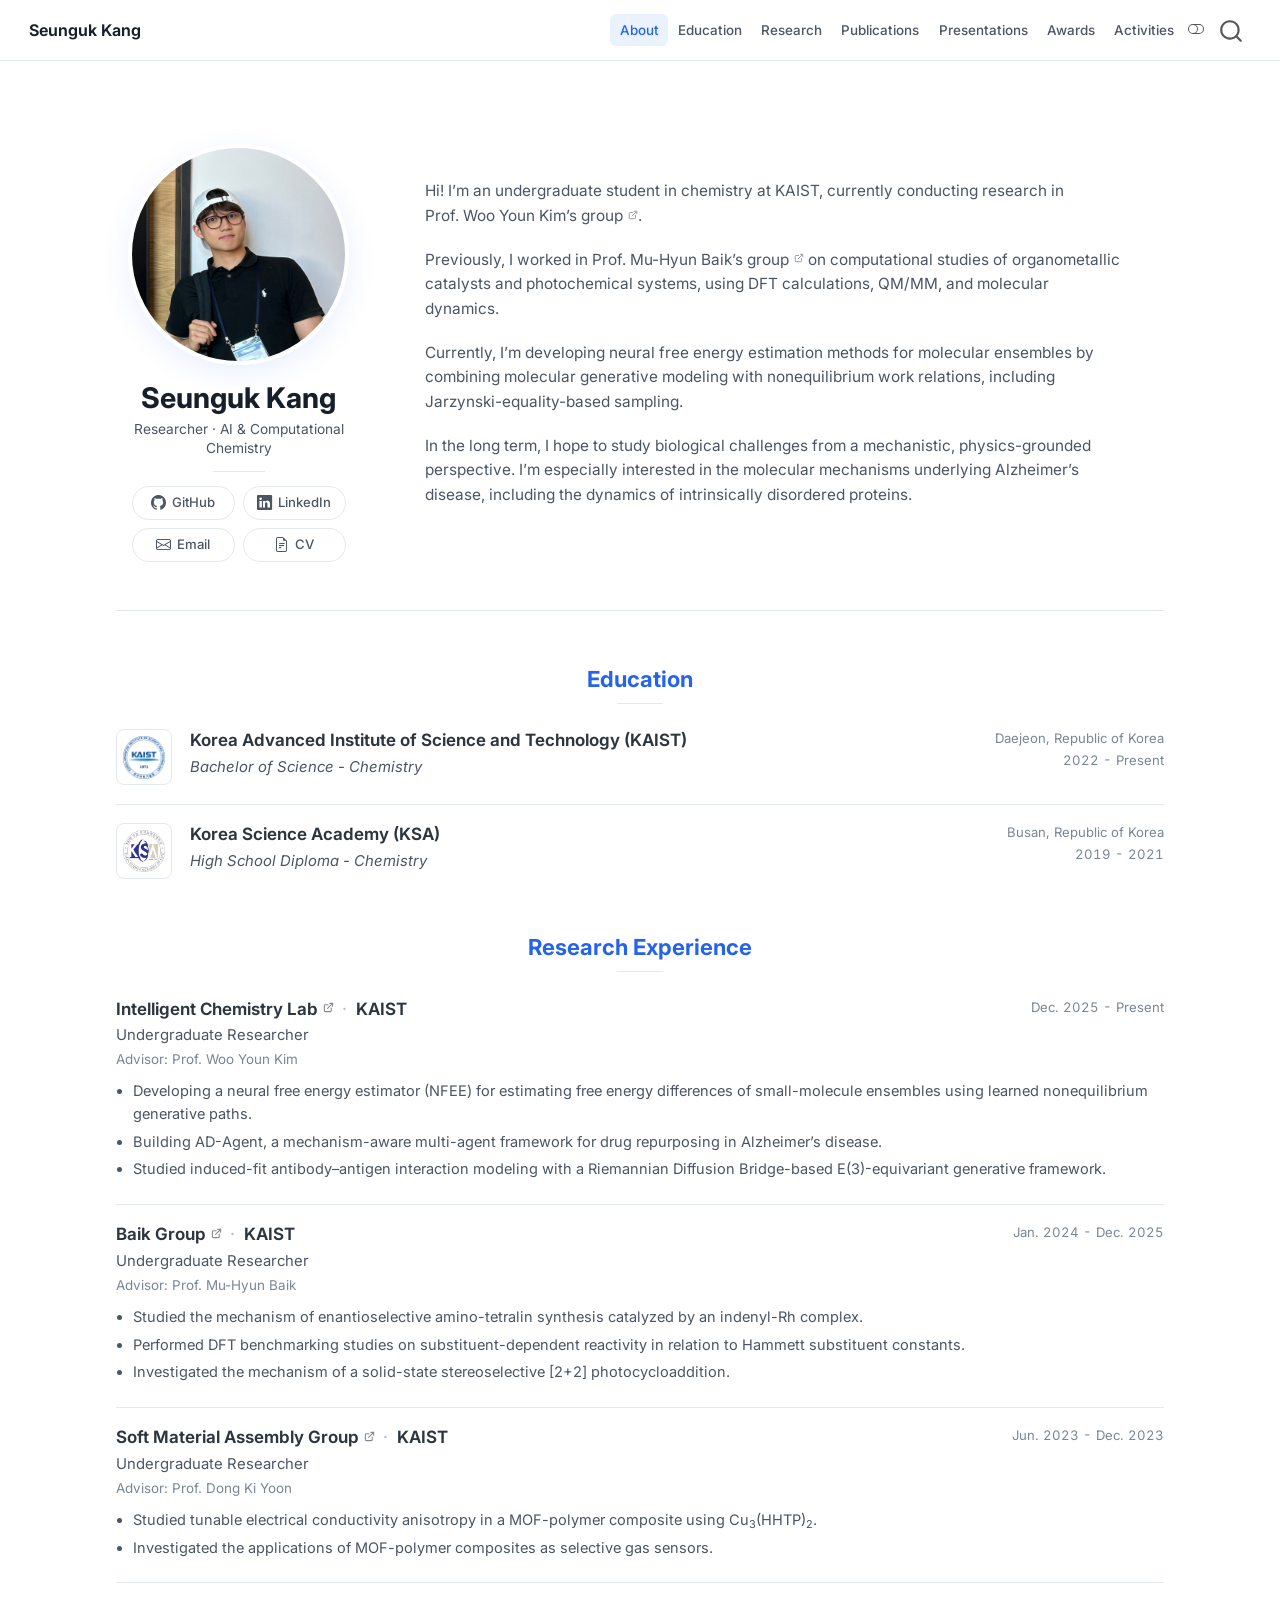
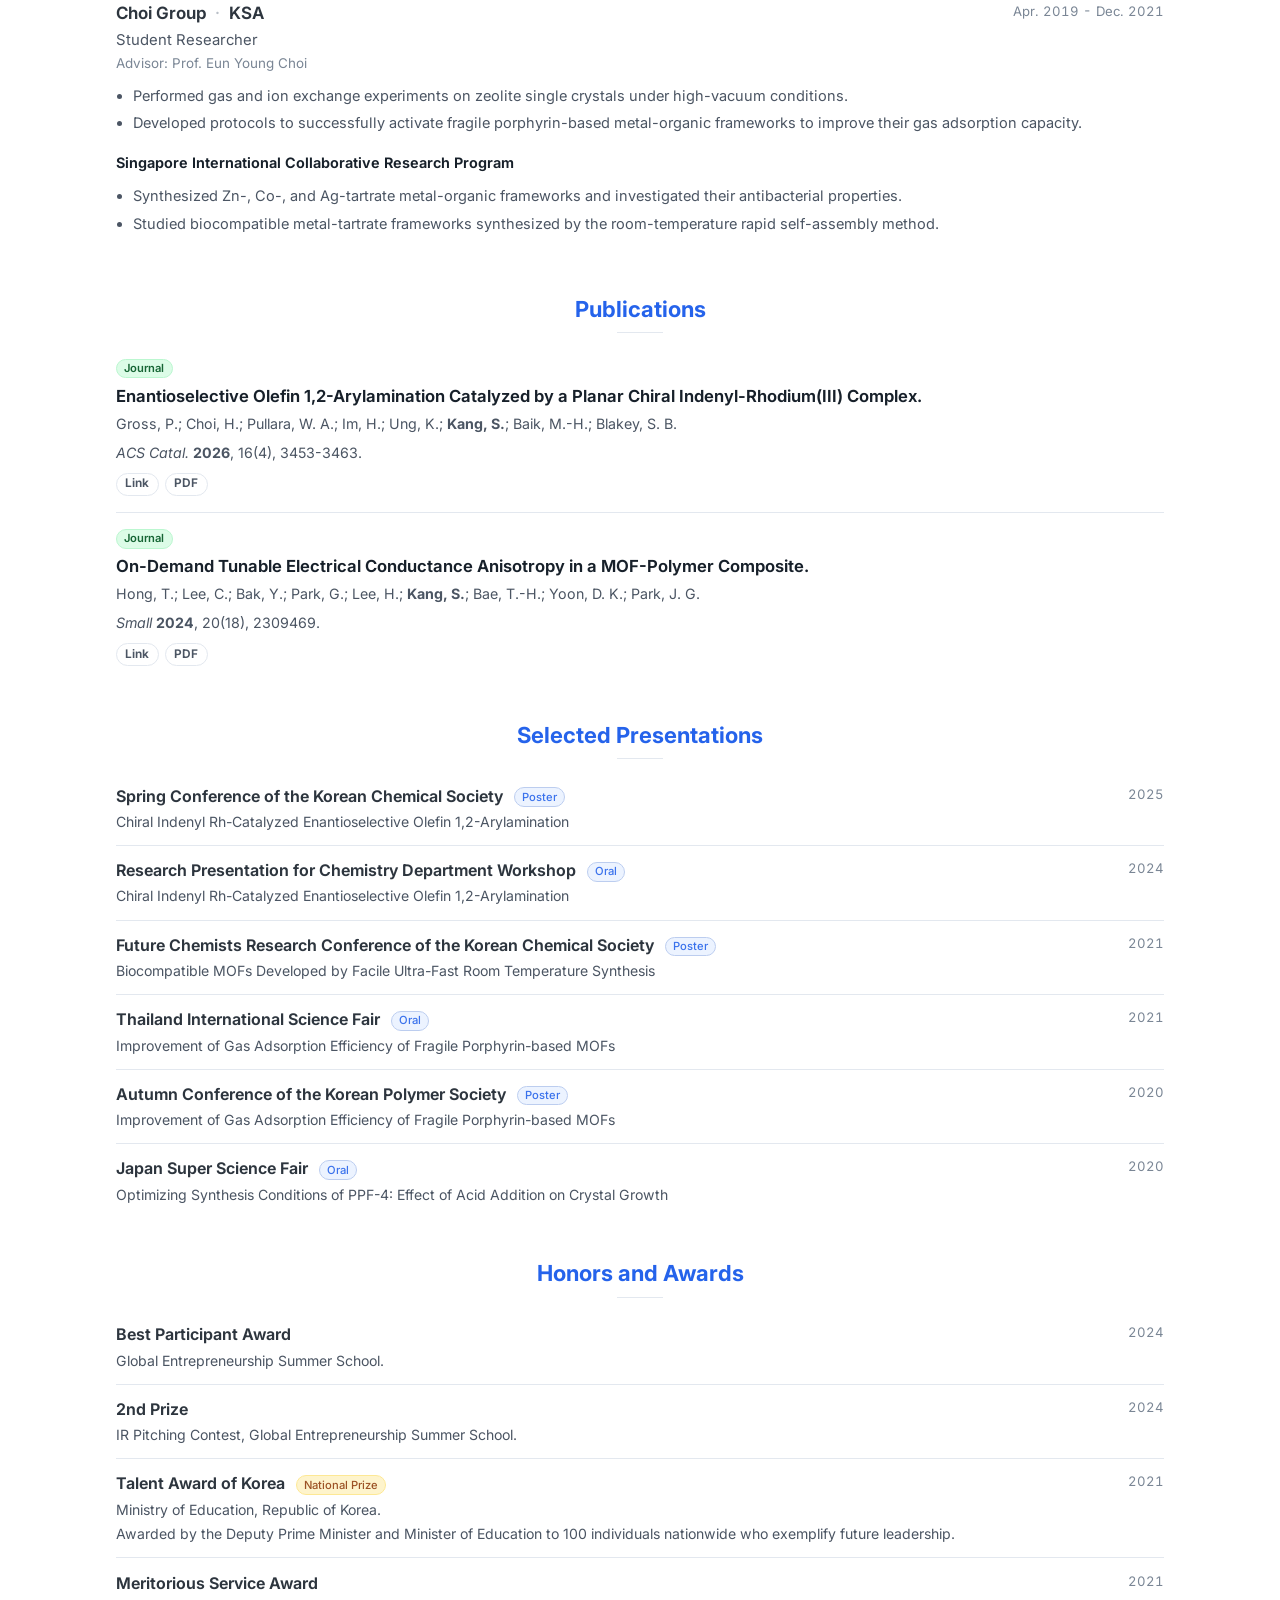
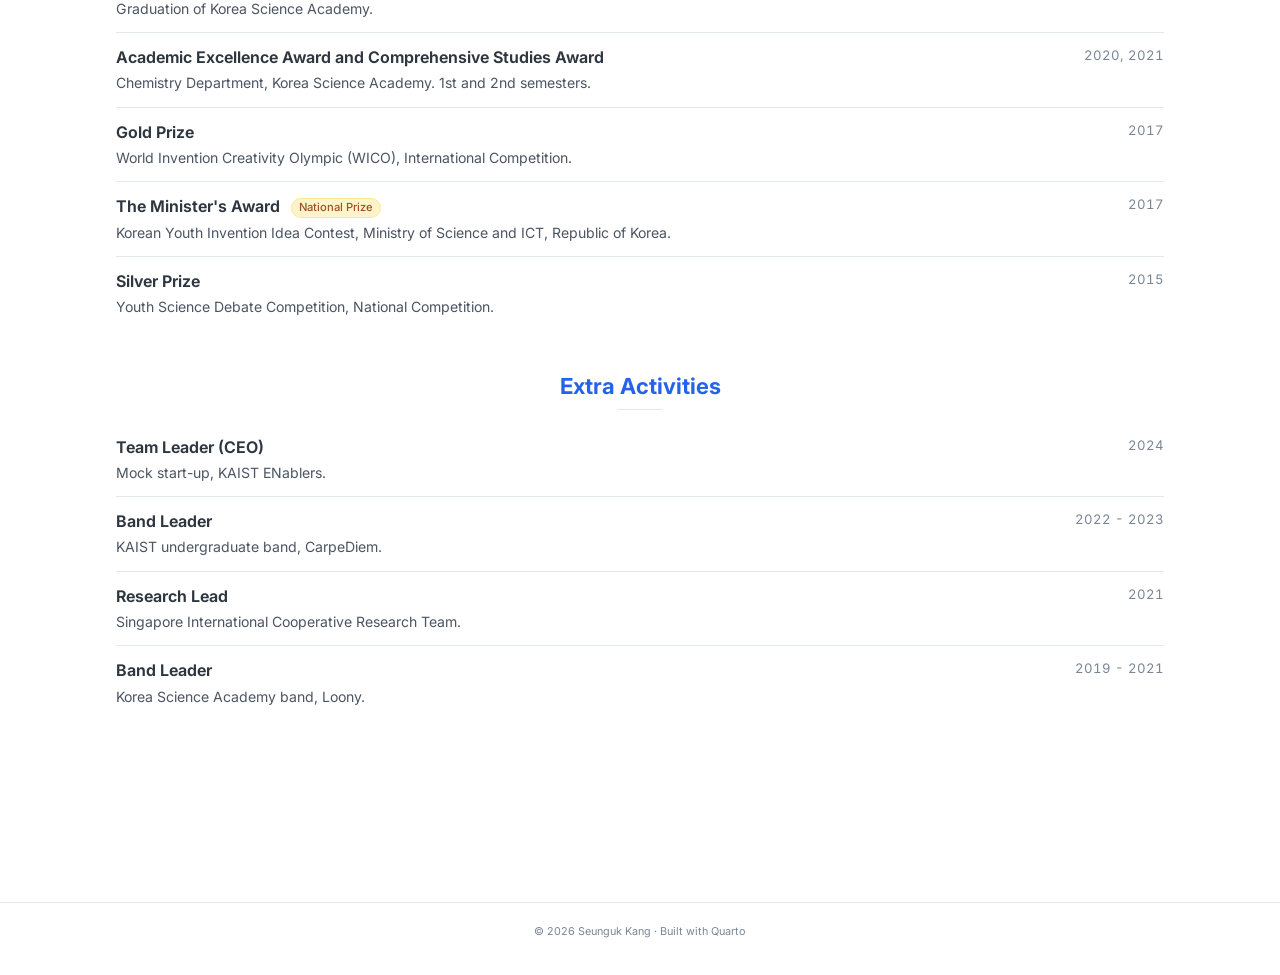
==== docs/index.html @ 0347b578 "Design update" ====
<!DOCTYPE html>
<html xmlns="http://www.w3.org/1999/xhtml" lang="en" xml:lang="en"><head>

<meta charset="utf-8">
<meta name="generator" content="quarto-1.9.37">

<meta name="viewport" content="width=device-width, initial-scale=1.0, user-scalable=yes">


<title>About – Seunguk Kang</title>
<style>
/* Default styles provided by pandoc.
** See https://pandoc.org/MANUAL.html#variables-for-html for config info.
*/
code{white-space: pre-wrap;}
span.smallcaps{font-variant: small-caps;}
div.columns{display: flex; gap: min(4vw, 1.5em);}
div.column{flex: auto; overflow-x: auto;}
div.hanging-indent{margin-left: 1.5em; text-indent: -1.5em;}
ul.task-list{list-style: none;}
ul.task-list li input[type="checkbox"] {
  width: 0.8em;
  margin: 0 0.8em 0.2em -1em; /* quarto-specific, see https://github.com/quarto-dev/quarto-cli/issues/4556 */ 
  vertical-align: middle;
}
</style>


<script src="site_libs/quarto-nav/quarto-nav.js"></script>
<script src="site_libs/quarto-nav/headroom.min.js"></script>
<script src="site_libs/clipboard/clipboard.min.js"></script>
<script src="site_libs/quarto-search/autocomplete.umd.js"></script>
<script src="site_libs/quarto-search/fuse.min.js"></script>
<script src="site_libs/quarto-search/quarto-search.js"></script>
<meta name="quarto:offset" content="./">
<link href="./assets/img/favicon.ico" rel="icon">
<script src="site_libs/quarto-html/quarto.js" type="module"></script>
<script src="site_libs/quarto-html/tabsets/tabsets.js" type="module"></script>
<script src="site_libs/quarto-html/popper.min.js"></script>
<script src="site_libs/quarto-html/tippy.umd.min.js"></script>
<script src="site_libs/quarto-html/anchor.min.js"></script>
<link href="site_libs/quarto-html/tippy.css" rel="stylesheet">
<link href="site_libs/quarto-html/quarto-syntax-highlighting-1eb2a280a64a1f5f4b84ce19fa1dd180.css" rel="stylesheet" class="quarto-color-scheme" id="quarto-text-highlighting-styles">
<link href="site_libs/quarto-html/quarto-syntax-highlighting-dark-cb303b6f3ea4c66946d03e825423c748.css" rel="stylesheet" class="quarto-color-scheme quarto-color-alternate" id="quarto-text-highlighting-styles">
<link href="site_libs/quarto-html/quarto-syntax-highlighting-1eb2a280a64a1f5f4b84ce19fa1dd180.css" rel="stylesheet" class="quarto-color-scheme-extra" id="quarto-text-highlighting-styles">
<script src="site_libs/bootstrap/bootstrap.min.js"></script>
<link href="site_libs/bootstrap/bootstrap-icons.css" rel="stylesheet">
<link href="site_libs/bootstrap/bootstrap-08c2b5bef3f387cc2babc241ebd147a4.min.css" rel="stylesheet" append-hash="true" class="quarto-color-scheme" id="quarto-bootstrap" data-mode="light">
<link href="site_libs/bootstrap/bootstrap-dark-42205b9540b846f4de2840551bc72376.min.css" rel="stylesheet" append-hash="true" class="quarto-color-scheme quarto-color-alternate" id="quarto-bootstrap" data-mode="dark">
<link href="site_libs/bootstrap/bootstrap-08c2b5bef3f387cc2babc241ebd147a4.min.css" rel="stylesheet" append-hash="true" class="quarto-color-scheme-extra" id="quarto-bootstrap" data-mode="light">
<script id="quarto-search-options" type="application/json">{
  "location": "navbar",
  "copy-button": false,
  "collapse-after": 3,
  "panel-placement": "end",
  "type": "overlay",
  "limit": 50,
  "keyboard-shortcut": [
    "f",
    "/",
    "s"
  ],
  "show-item-context": false,
  "language": {
    "search-no-results-text": "No results",
    "search-matching-documents-text": "matching documents",
    "search-copy-link-title": "Copy link to search",
    "search-hide-matches-text": "Hide additional matches",
    "search-more-match-text": "more match in this document",
    "search-more-matches-text": "more matches in this document",
    "search-clear-button-title": "Clear",
    "search-text-placeholder": "",
    "search-detached-cancel-button-title": "Cancel",
    "search-submit-button-title": "Submit",
    "search-label": "Search"
  }
}</script>
<style>html{ scroll-behavior: smooth; }</style>
<link rel="preconnect" href="https://fonts.googleapis.com">
<link href="https://fonts.googleapis.com/css2?family=Inter:wght@300;400;500;600;700;800&amp;family=JetBrains+Mono:wght@400;500&amp;display=swap" rel="stylesheet">


</head>

<body class="nav-fixed fullcontent quarto-light"><script id="quarto-html-before-body" type="application/javascript">
    const toggleBodyColorMode = (bsSheetEl) => {
      const mode = bsSheetEl.getAttribute("data-mode");
      const bodyEl = window.document.querySelector("body");
      if (mode === "dark") {
        bodyEl.classList.add("quarto-dark");
        bodyEl.classList.remove("quarto-light");
      } else {
        bodyEl.classList.add("quarto-light");
        bodyEl.classList.remove("quarto-dark");
      }
    }
    const toggleBodyColorPrimary = () => {
      const bsSheetEl = window.document.querySelector("link#quarto-bootstrap:not([rel=disabled-stylesheet])");
      if (bsSheetEl) {
        toggleBodyColorMode(bsSheetEl);
      }
    }
    const setColorSchemeToggle = (alternate) => {
      const toggles = window.document.querySelectorAll('.quarto-color-scheme-toggle');
      for (let i=0; i < toggles.length; i++) {
        const toggle = toggles[i];
        if (toggle) {
          if (alternate) {
            toggle.classList.add("alternate");
          } else {
            toggle.classList.remove("alternate");
          }
        }
      }
    };
    const toggleColorMode = (alternate) => {
      // Switch the stylesheets
      const primaryStylesheets = window.document.querySelectorAll('link.quarto-color-scheme:not(.quarto-color-alternate)');
      const alternateStylesheets = window.document.querySelectorAll('link.quarto-color-scheme.quarto-color-alternate');
      manageTransitions('#quarto-margin-sidebar .nav-link', false);
      if (alternate) {
        // note: dark is layered on light, we don't disable primary!
        enableStylesheet(alternateStylesheets);
        for (const sheetNode of alternateStylesheets) {
          if (sheetNode.id === "quarto-bootstrap") {
            toggleBodyColorMode(sheetNode);
          }
        }
      } else {
        disableStylesheet(alternateStylesheets);
        enableStylesheet(primaryStylesheets)
        toggleBodyColorPrimary();
      }
      manageTransitions('#quarto-margin-sidebar .nav-link', true);
      // Switch the toggles
      setColorSchemeToggle(alternate)
      // Hack to workaround the fact that safari doesn't
      // properly recolor the scrollbar when toggling (#1455)
      if (navigator.userAgent.indexOf('Safari') > 0 && navigator.userAgent.indexOf('Chrome') == -1) {
        manageTransitions("body", false);
        window.scrollTo(0, 1);
        setTimeout(() => {
          window.scrollTo(0, 0);
          manageTransitions("body", true);
        }, 40);
      }
    }
    const disableStylesheet = (stylesheets) => {
      for (let i=0; i < stylesheets.length; i++) {
        const stylesheet = stylesheets[i];
        stylesheet.rel = 'disabled-stylesheet';
      }
    }
    const enableStylesheet = (stylesheets) => {
      for (let i=0; i < stylesheets.length; i++) {
        const stylesheet = stylesheets[i];
        if(stylesheet.rel !== 'stylesheet') { // for Chrome, which will still FOUC without this check
          stylesheet.rel = 'stylesheet';
        }
      }
    }
    const manageTransitions = (selector, allowTransitions) => {
      const els = window.document.querySelectorAll(selector);
      for (let i=0; i < els.length; i++) {
        const el = els[i];
        if (allowTransitions) {
          el.classList.remove('notransition');
        } else {
          el.classList.add('notransition');
        }
      }
    }
    const isFileUrl = () => {
      return window.location.protocol === 'file:';
    }
    const hasAlternateSentinel = () => {
      let styleSentinel = getColorSchemeSentinel();
      if (styleSentinel !== null) {
        return styleSentinel === "alternate";
      } else {
        return false;
      }
    }
    const setStyleSentinel = (alternate) => {
      const value = alternate ? "alternate" : "default";
      if (!isFileUrl()) {
        window.localStorage.setItem("quarto-color-scheme", value);
      } else {
        localAlternateSentinel = value;
      }
    }
    const getColorSchemeSentinel = () => {
      if (!isFileUrl()) {
        const storageValue = window.localStorage.getItem("quarto-color-scheme");
        return storageValue != null ? storageValue : localAlternateSentinel;
      } else {
        return localAlternateSentinel;
      }
    }
    const toggleGiscusIfUsed = (isAlternate, darkModeDefault) => {
      const baseTheme = document.querySelector('#giscus-base-theme')?.value ?? 'light';
      const alternateTheme = document.querySelector('#giscus-alt-theme')?.value ?? 'dark';
      let newTheme = '';
      if(authorPrefersDark) {
        newTheme = isAlternate ? baseTheme : alternateTheme;
      } else {
        newTheme = isAlternate ? alternateTheme : baseTheme;
      }
      const changeGiscusTheme = () => {
        // From: https://github.com/giscus/giscus/issues/336
        const sendMessage = (message) => {
          const iframe = document.querySelector('iframe.giscus-frame');
          if (!iframe) return;
          iframe.contentWindow.postMessage({ giscus: message }, 'https://giscus.app');
        }
        sendMessage({
          setConfig: {
            theme: newTheme
          }
        });
      }
      const isGiscussLoaded = window.document.querySelector('iframe.giscus-frame') !== null;
      if (isGiscussLoaded) {
        changeGiscusTheme();
      }
    };
    const authorPrefersDark = false;
    const darkModeDefault = authorPrefersDark;
      document.querySelector('link#quarto-text-highlighting-styles.quarto-color-scheme-extra').rel = 'disabled-stylesheet';
      document.querySelector('link#quarto-bootstrap.quarto-color-scheme-extra').rel = 'disabled-stylesheet';
    let localAlternateSentinel = darkModeDefault ? 'alternate' : 'default';
    // Dark / light mode switch
    window.quartoToggleColorScheme = () => {
      // Read the current dark / light value
      let toAlternate = !hasAlternateSentinel();
      toggleColorMode(toAlternate);
      setStyleSentinel(toAlternate);
      toggleGiscusIfUsed(toAlternate, darkModeDefault);
      window.dispatchEvent(new Event('resize'));
    };
    // Switch to dark mode if need be
    if (hasAlternateSentinel()) {
      toggleColorMode(true);
    } else {
      toggleColorMode(false);
    }
  </script>

<div id="quarto-search-results"></div>
  <header id="quarto-header" class="headroom fixed-top">
    <nav class="navbar navbar-expand-lg " data-bs-theme="dark">
      <div class="navbar-container container-fluid">
      <div class="navbar-brand-container mx-auto">
    <a class="navbar-brand" href="./index.html">
    <span class="navbar-title">Seunguk Kang</span>
    </a>
  </div>
            <div id="quarto-search" class="" title="Search"></div>
          <button class="navbar-toggler" type="button" data-bs-toggle="collapse" data-bs-target="#navbarCollapse" aria-controls="navbarCollapse" role="menu" aria-expanded="false" aria-label="Toggle navigation" onclick="if (window.quartoToggleHeadroom) { window.quartoToggleHeadroom(); }">
  <span class="navbar-toggler-icon"></span>
</button>
          <div class="collapse navbar-collapse" id="navbarCollapse">
            <ul class="navbar-nav navbar-nav-scroll me-auto">
  <li class="nav-item">
    <a class="nav-link active" href="./index.html" aria-current="page"> 
<span class="menu-text">About</span></a>
  </li>  
  <li class="nav-item">
    <a class="nav-link" href="./index.html#education"> 
<span class="menu-text">Education</span></a>
  </li>  
  <li class="nav-item">
    <a class="nav-link" href="./index.html#research-experiences"> 
<span class="menu-text">Research</span></a>
  </li>  
  <li class="nav-item">
    <a class="nav-link" href="./index.html#publications"> 
<span class="menu-text">Publications</span></a>
  </li>  
  <li class="nav-item">
    <a class="nav-link" href="./index.html#selected-presentations"> 
<span class="menu-text">Presentations</span></a>
  </li>  
  <li class="nav-item">
    <a class="nav-link" href="./index.html#honors-and-awards"> 
<span class="menu-text">Awards</span></a>
  </li>  
  <li class="nav-item">
    <a class="nav-link" href="./index.html#extra-activities"> 
<span class="menu-text">Activities</span></a>
  </li>  
</ul>
          </div> <!-- /navcollapse -->
            <div class="quarto-navbar-tools">
  <a href="" class="quarto-color-scheme-toggle quarto-navigation-tool  px-1" onclick="window.quartoToggleColorScheme(); return false;" title="Toggle dark mode"><i class="bi"></i></a>
</div>
      </div> <!-- /container-fluid -->
    </nav>
</header>
<!-- content -->
<div id="quarto-content" class="quarto-container page-columns page-rows-contents page-layout-article page-navbar">
<!-- sidebar -->
<!-- margin-sidebar -->
    
<!-- main -->
<main class="content" id="quarto-document-content">


<header id="title-block-header" class="quarto-title-block default">
<div class="quarto-title">
<h1 class="title">About</h1>
</div>



<div class="quarto-title-meta">

    
  
    
  </div>
  


</header>


<div class="sk-about-page">
  <div class="sk-mobile-notice">
    This page is optimized for desktop viewing. Please use a larger screen for the best layout.
  </div>

  <div class="sk-about-hero">
    <div class="sk-profile-panel">
      <img src="assets/img/Profile.jpg" alt="Seunguk Kang" class="sk-profile-img">
      <h1 class="sk-profile-name">Seunguk Kang</h1>
      <p class="sk-profile-role">Researcher · AI &amp; Computational Chemistry</p>
      <div class="sk-profile-divider" aria-hidden="true"></div>
      <div class="sk-social-links">
        <a href="https://github.com/seungukkang" target="_blank" rel="noopener" aria-label="GitHub profile">
          <i class="bi bi-github" aria-hidden="true"></i>
          GitHub
        </a>
        <a href="https://www.linkedin.com/in/seungukkang319/" target="_blank" rel="noopener" aria-label="LinkedIn profile">
          <i class="bi bi-linkedin" aria-hidden="true"></i>
          LinkedIn
        </a>
        <a href="mailto:drkd319@kaist.ac.kr" aria-label="Email Seunguk Kang">
          <i class="bi bi-envelope" aria-hidden="true"></i>
          Email
        </a>
        <a href="assets/cv/Seunguk_CV.pdf" target="_blank" rel="noopener" aria-label="Download CV">
          <i class="bi bi-file-earmark-text" aria-hidden="true"></i>
          CV
        </a>
      </div>
    </div>
    <div class="sk-about-copy">
      <p class="sk-about-intro">
        Hi! I’m an undergraduate student in chemistry at KAIST, currently conducting research in <a class="sk-lab-link" href="https://wooyoun.kaist.ac.kr/" target="_blank" rel="noopener noreferrer">Prof. Woo Youn Kim’s group<span class="sk-link-icon" aria-hidden="true"></span><span class="visually-hidden"> website</span></a>.
      </p>
      <p class="sk-about-intro">
        Previously, I worked in <a class="sk-lab-link" href="https://baik-laboratory.com/" target="_blank" rel="noopener noreferrer">Prof. Mu-Hyun Baik’s group<span class="sk-link-icon" aria-hidden="true"></span><span class="visually-hidden"> website</span></a> on computational studies of organometallic catalysts and photochemical systems, using DFT calculations, QM/MM, and molecular dynamics.
      </p>
      <p class="sk-about-intro">
        Currently, I’m developing neural free energy estimation methods for molecular ensembles by combining molecular generative modeling with nonequilibrium work relations, including Jarzynski-equality-based sampling.
      </p>
      <p class="sk-about-intro">
        In the long term, I hope to study biological challenges from a mechanistic, physics-grounded perspective. I’m especially interested in the molecular mechanisms underlying Alzheimer’s disease, including the dynamics of intrinsically disordered proteins.
      </p>
    </div>
  </div>

  <section class="sk-about-section" id="education">
    <h2 class="anchored">Education</h2>
    <div class="sk-entry-list">
      <article class="sk-entry">
        <div class="sk-entry-mark">
          <img src="assets/img/emblem_KAIST.gif" alt="KAIST emblem">
        </div>
        <div class="sk-entry-body">
          <div class="sk-entry-header">
            <div>
              <h3 class="anchored">Korea Advanced Institute of Science and Technology (KAIST)</h3>
              <p class="sk-entry-role"><em>Bachelor of Science - Chemistry</em></p>
            </div>
            <div class="sk-entry-meta">
              <span>Daejeon, Republic of Korea</span>
              <span>2022 - Present</span>
            </div>
          </div>
        </div>
      </article>

      <article class="sk-entry">
        <div class="sk-entry-mark">
          <img src="assets/img/Emblem_KSA.png" alt="KSA emblem">
        </div>
        <div class="sk-entry-body">
          <div class="sk-entry-header">
            <div>
              <h3 class="anchored">Korea Science Academy (KSA)</h3>
              <p class="sk-entry-role"><em>High School Diploma - Chemistry</em></p>
            </div>
            <div class="sk-entry-meta">
              <span>Busan, Republic of Korea</span>
              <span>2019 - 2021</span>
            </div>
          </div>
        </div>
      </article>
    </div>
  </section>

  <section class="sk-about-section" id="research-experiences">
    <h2 class="anchored">Research Experience</h2>
    <div class="sk-entry-list">
      <article class="sk-entry sk-entry-plain">
        <div class="sk-entry-body">
          <div class="sk-entry-header">
            <div>
              <h3 class="anchored"><a class="sk-lab-link" href="https://wooyoun.kaist.ac.kr/" target="_blank" rel="noopener noreferrer">Intelligent Chemistry Lab<span class="sk-link-icon" aria-hidden="true"></span><span class="visually-hidden"> website</span></a> <span class="sk-entry-separator">·</span> KAIST</h3>
              <p class="sk-entry-role">Undergraduate Researcher</p>
              <p class="sk-entry-advisor">Advisor: Prof. Woo Youn Kim</p>
            </div>
            <div class="sk-entry-meta">
              <span>Dec. 2025 - Present</span>
            </div>
          </div>
          <ul class="sk-entry-bullets">
            <li>Developing a neural free energy estimator (NFEE) for estimating free energy differences of small-molecule ensembles using learned nonequilibrium generative paths.</li>
            <li>Building AD-Agent, a mechanism-aware multi-agent framework for drug repurposing in Alzheimer’s disease.</li>
            <li>Studied induced-fit antibody–antigen interaction modeling with a Riemannian Diffusion Bridge-based E(3)-equivariant generative framework.</li>
          </ul>
        </div>
      </article>

      <article class="sk-entry sk-entry-plain">
        <div class="sk-entry-body">
          <div class="sk-entry-header">
            <div>
              <h3 class="anchored"><a class="sk-lab-link" href="https://baik-laboratory.com/" target="_blank" rel="noopener noreferrer">Baik Group<span class="sk-link-icon" aria-hidden="true"></span><span class="visually-hidden"> website</span></a> <span class="sk-entry-separator">·</span> KAIST</h3>
              <p class="sk-entry-role">Undergraduate Researcher</p>
              <p class="sk-entry-advisor">Advisor: Prof. Mu-Hyun Baik</p>
            </div>
            <div class="sk-entry-meta">
              <span>Jan. 2024 - Dec. 2025</span>
            </div>
          </div>
          <ul class="sk-entry-bullets">
            <li>Studied the mechanism of enantioselective amino-tetralin synthesis catalyzed by an indenyl-Rh complex.</li>
            <li>Performed DFT benchmarking studies on substituent-dependent reactivity in relation to Hammett substituent constants.</li>
            <li>Investigated the mechanism of a solid-state stereoselective [2+2] photocycloaddition.</li>
          </ul>
        </div>
      </article>

      <article class="sk-entry sk-entry-plain">
        <div class="sk-entry-body">
          <div class="sk-entry-header">
            <div>
              <h3 class="anchored"><a class="sk-lab-link" href="https://yoon.kaist.ac.kr/" target="_blank" rel="noopener noreferrer">Soft Material Assembly Group<span class="sk-link-icon" aria-hidden="true"></span><span class="visually-hidden"> website</span></a> <span class="sk-entry-separator">·</span> KAIST</h3>
              <p class="sk-entry-role">Undergraduate Researcher</p>
              <p class="sk-entry-advisor">Advisor: Prof. Dong Ki Yoon</p>
            </div>
            <div class="sk-entry-meta">
              <span>Jun. 2023 - Dec. 2023</span>
            </div>
          </div>
          <ul class="sk-entry-bullets">
            <li>Studied tunable electrical conductivity anisotropy in a MOF-polymer composite using Cu<sub>3</sub>(HHTP)<sub>2</sub>.</li>
            <li>Investigated the applications of MOF-polymer composites as selective gas sensors.</li>
          </ul>
        </div>
      </article>

      <article class="sk-entry sk-entry-plain">
        <div class="sk-entry-body">
          <div class="sk-entry-header">
            <div>
              <h3 class="anchored">Choi Group <span class="sk-entry-separator">·</span> KSA</h3>
              <p class="sk-entry-role">Student Researcher</p>
              <p class="sk-entry-advisor">Advisor: Prof. Eun Young Choi</p>
            </div>
            <div class="sk-entry-meta">
              <span>Apr. 2019 - Dec. 2021</span>
            </div>
          </div>
          <ul class="sk-entry-bullets">
            <li>Performed gas and ion exchange experiments on zeolite single crystals under high-vacuum conditions.</li>
            <li>Developed protocols to successfully activate fragile porphyrin-based metal-organic frameworks to improve their gas adsorption capacity.</li>
          </ul>
          <p class="sk-entry-subheading">Singapore International Collaborative Research Program</p>
          <ul class="sk-entry-bullets">
            <li>Synthesized Zn-, Co-, and Ag-tartrate metal-organic frameworks and investigated their antibacterial properties.</li>
            <li>Studied biocompatible metal-tartrate frameworks synthesized by the room-temperature rapid self-assembly method.</li>
          </ul>
        </div>
      </article>
    </div>
  </section>

  <section class="sk-about-section" id="publications">
    <h2 class="anchored">Publications</h2>
    <div class="sk-publication-list">
      <article class="sk-publication">
        <div>
          <div class="sk-publication-kicker">
            <span class="sk-pub-type-badge pub-journal">Journal</span>
          </div>
          <p class="sk-publication-title">Enantioselective Olefin 1,2-Arylamination Catalyzed by a Planar Chiral Indenyl-Rhodium(III) Complex.</p>
          <p class="sk-publication-authors">Gross, P.; Choi, H.; Pullara, W. A.; Im, H.; Ung, K.; <strong>Kang, S.</strong>; Baik, M.-H.; Blakey, S. B.</p>
          <p class="sk-publication-venue"><em>ACS Catal.</em> <strong>2026</strong>, 16(4), 3453-3463.</p>
          <div class="sk-publication-links">
            <a href="https://doi.org/10.1021/acscatal.5c07589" target="_blank" rel="noopener noreferrer">Link</a>
            <a href="https://pubs.acs.org/doi/pdf/10.1021/acscatal.5c07589" target="_blank" rel="noopener noreferrer">PDF</a>
          </div>
        </div>
      </article>

      <article class="sk-publication">
        <div>
          <div class="sk-publication-kicker">
            <span class="sk-pub-type-badge pub-journal">Journal</span>
          </div>
          <p class="sk-publication-title">On-Demand Tunable Electrical Conductance Anisotropy in a MOF-Polymer Composite.</p>
          <p class="sk-publication-authors">Hong, T.; Lee, C.; Bak, Y.; Park, G.; Lee, H.; <strong>Kang, S.</strong>; Bae, T.-H.; Yoon, D. K.; Park, J. G.</p>
          <p class="sk-publication-venue"><em>Small</em> <strong>2024</strong>, 20(18), 2309469.</p>
          <div class="sk-publication-links">
            <a href="https://doi.org/10.1002/smll.202309469" target="_blank" rel="noopener noreferrer">Link</a>
            <a href="https://onlinelibrary.wiley.com/doi/pdf/10.1002/smll.202309469" target="_blank" rel="noopener noreferrer">PDF</a>
          </div>
        </div>
      </article>
    </div>
  </section>

  <section class="sk-about-section" id="selected-presentations">
    <h2 class="anchored">Selected Presentations</h2>
    <div class="sk-activity-list">
      <article class="sk-activity">
        <div>
          <h3 class="anchored">Spring Conference of the Korean Chemical Society <span class="sk-type-badge">Poster</span></h3>
          <p>Chiral Indenyl Rh-Catalyzed Enantioselective Olefin 1,2-Arylamination</p>
        </div>
        <div class="sk-activity-meta">
          <span>2025</span>
        </div>
      </article>

      <article class="sk-activity">
        <div>
          <h3 class="anchored">Research Presentation for Chemistry Department Workshop <span class="sk-type-badge">Oral</span></h3>
          <p>Chiral Indenyl Rh-Catalyzed Enantioselective Olefin 1,2-Arylamination</p>
        </div>
        <div class="sk-activity-meta">
          <span>2024</span>
        </div>
      </article>

      <article class="sk-activity">
        <div>
          <h3 class="anchored">Future Chemists Research Conference of the Korean Chemical Society <span class="sk-type-badge">Poster</span></h3>
          <p>Biocompatible MOFs Developed by Facile Ultra-Fast Room Temperature Synthesis</p>
        </div>
        <div class="sk-activity-meta">
          <span>2021</span>
        </div>
      </article>

      <article class="sk-activity">
        <div>
          <h3 class="anchored">Thailand International Science Fair <span class="sk-type-badge">Oral</span></h3>
          <p>Improvement of Gas Adsorption Efficiency of Fragile Porphyrin-based MOFs</p>
        </div>
        <div class="sk-activity-meta">
          <span>2021</span>
        </div>
      </article>

      <article class="sk-activity">
        <div>
          <h3 class="anchored">Autumn Conference of the Korean Polymer Society <span class="sk-type-badge">Poster</span></h3>
          <p>Improvement of Gas Adsorption Efficiency of Fragile Porphyrin-based MOFs</p>
        </div>
        <div class="sk-activity-meta">
          <span>2020</span>
        </div>
      </article>

      <article class="sk-activity">
        <div>
          <h3 class="anchored">Japan Super Science Fair <span class="sk-type-badge">Oral</span></h3>
          <p>Optimizing Synthesis Conditions of PPF-4: Effect of Acid Addition on Crystal Growth</p>
        </div>
        <div class="sk-activity-meta">
          <span>2020</span>
        </div>
      </article>
    </div>
  </section>

  <section class="sk-about-section" id="honors-and-awards">
    <h2 class="anchored">Honors and Awards</h2>
    <div class="sk-activity-list">
      <article class="sk-activity">
        <div>
          <h3 class="anchored">Best Participant Award</h3>
          <p>Global Entrepreneurship Summer School.</p>
        </div>
        <div class="sk-activity-meta">
          <span>2024</span>
        </div>
      </article>

      <article class="sk-activity">
        <div>
          <h3 class="anchored">2nd Prize</h3>
          <p>IR Pitching Contest, Global Entrepreneurship Summer School.</p>
        </div>
        <div class="sk-activity-meta">
          <span>2024</span>
        </div>
      </article>

      <article class="sk-activity">
        <div>
          <h3 class="anchored">Talent Award of Korea <span class="sk-award-badge">National Prize</span></h3>
          <p>Ministry of Education, Republic of Korea.</p>
          <p>Awarded by the Deputy Prime Minister and Minister of Education to 100 individuals nationwide who exemplify future leadership.</p>
        </div>
        <div class="sk-activity-meta">
          <span>2021</span>
        </div>
      </article>

      <article class="sk-activity">
        <div>
          <h3 class="anchored">Meritorious Service Award</h3>
          <p>Graduation of Korea Science Academy.</p>
        </div>
        <div class="sk-activity-meta">
          <span>2021</span>
        </div>
      </article>

      <article class="sk-activity">
        <div>
          <h3 class="anchored">Academic Excellence Award and Comprehensive Studies Award</h3>
          <p>Chemistry Department, Korea Science Academy. 1st and 2nd semesters.</p>
        </div>
        <div class="sk-activity-meta">
          <span>2020, 2021</span>
        </div>
      </article>

      <article class="sk-activity">
        <div>
          <h3 class="anchored">Gold Prize</h3>
          <p>World Invention Creativity Olympic (WICO), International Competition.</p>
        </div>
        <div class="sk-activity-meta">
          <span>2017</span>
        </div>
      </article>

      <article class="sk-activity">
        <div>
          <h3 class="anchored">The Minister's Award <span class="sk-award-badge">National Prize</span></h3>
          <p>Korean Youth Invention Idea Contest, Ministry of Science and ICT, Republic of Korea.</p>
        </div>
        <div class="sk-activity-meta">
          <span>2017</span>
        </div>
      </article>

      <article class="sk-activity">
        <div>
          <h3 class="anchored">Silver Prize</h3>
          <p>Youth Science Debate Competition, National Competition.</p>
        </div>
        <div class="sk-activity-meta">
          <span>2015</span>
        </div>
      </article>
    </div>
  </section>

  <section class="sk-about-section" id="extra-activities">
    <h2 class="anchored">Extra Activities</h2>
    <div class="sk-activity-list">
      <article class="sk-activity">
        <div>
          <h3 class="anchored">Team Leader (CEO)</h3>
          <p>Mock start-up, KAIST ENablers.</p>
        </div>
        <div class="sk-activity-meta">
          <span>2024</span>
        </div>
      </article>

      <article class="sk-activity">
        <div>
          <h3 class="anchored">Band Leader</h3>
          <p>KAIST undergraduate band, CarpeDiem.</p>
        </div>
        <div class="sk-activity-meta">
          <span>2022 - 2023</span>
        </div>
      </article>

      <article class="sk-activity">
        <div>
          <h3 class="anchored">Research Lead</h3>
          <p>Singapore International Cooperative Research Team.</p>
        </div>
        <div class="sk-activity-meta">
          <span>2021</span>
        </div>
      </article>

      <article class="sk-activity">
        <div>
          <h3 class="anchored">Band Leader</h3>
          <p>Korea Science Academy band, Loony.</p>
        </div>
        <div class="sk-activity-meta">
          <span>2019 - 2021</span>
        </div>
      </article>
    </div>
  </section>
</div>



</main> <!-- /main -->
<script id="quarto-html-after-body" type="application/javascript">
  window.document.addEventListener("DOMContentLoaded", function (event) {
    // Ensure there is a toggle, if there isn't float one in the top right
    if (window.document.querySelector('.quarto-color-scheme-toggle') === null) {
      const a = window.document.createElement('a');
      a.classList.add('top-right');
      a.classList.add('quarto-color-scheme-toggle');
      a.href = "";
      a.onclick = function() { try { window.quartoToggleColorScheme(); } catch {} return false; };
      const i = window.document.createElement("i");
      i.classList.add('bi');
      a.appendChild(i);
      window.document.body.appendChild(a);
    }
    setColorSchemeToggle(hasAlternateSentinel())
    const icon = "";
    const anchorJS = new window.AnchorJS();
    anchorJS.options = {
      placement: 'right',
      icon: icon
    };
    anchorJS.add('.anchored');
    const isCodeAnnotation = (el) => {
      for (const clz of el.classList) {
        if (clz.startsWith('code-annotation-')) {                     
          return true;
        }
      }
      return false;
    }
    const onCopySuccess = function(e) {
      // button target
      const button = e.trigger;
      // don't keep focus
      button.blur();
      // flash "checked"
      button.classList.add('code-copy-button-checked');
      var currentTitle = button.getAttribute("title");
      button.setAttribute("title", "Copied!");
      let tooltip;
      if (window.bootstrap) {
        button.setAttribute("data-bs-toggle", "tooltip");
        button.setAttribute("data-bs-placement", "left");
        button.setAttribute("data-bs-title", "Copied!");
        tooltip = new bootstrap.Tooltip(button, 
          { trigger: "manual", 
            customClass: "code-copy-button-tooltip",
            offset: [0, -8]});
        tooltip.show();    
      }
      setTimeout(function() {
        if (tooltip) {
          tooltip.hide();
          button.removeAttribute("data-bs-title");
          button.removeAttribute("data-bs-toggle");
          button.removeAttribute("data-bs-placement");
        }
        button.setAttribute("title", currentTitle);
        button.classList.remove('code-copy-button-checked');
      }, 1000);
      // clear code selection
      e.clearSelection();
    }
    const getTextToCopy = function(trigger) {
      const outerScaffold = trigger.parentElement.cloneNode(true);
      const codeEl = outerScaffold.querySelector('code');
      for (const childEl of codeEl.children) {
        if (isCodeAnnotation(childEl)) {
          childEl.remove();
        }
      }
      return codeEl.innerText;
    }
    const clipboard = new window.ClipboardJS('.code-copy-button:not([data-in-quarto-modal])', {
      text: getTextToCopy
    });
    clipboard.on('success', onCopySuccess);
    if (window.document.getElementById('quarto-embedded-source-code-modal')) {
      const clipboardModal = new window.ClipboardJS('.code-copy-button[data-in-quarto-modal]', {
        text: getTextToCopy,
        container: window.document.getElementById('quarto-embedded-source-code-modal')
      });
      clipboardModal.on('success', onCopySuccess);
    }
      var localhostRegex = new RegExp(/^(?:http|https):\/\/localhost\:?[0-9]*\//);
      var mailtoRegex = new RegExp(/^mailto:/);
        var filterRegex = new RegExp("https:\/\/seungukkang\.github\.io");
      var isInternal = (href) => {
          return filterRegex.test(href) || localhostRegex.test(href) || mailtoRegex.test(href);
      }
      // Inspect non-navigation links and adorn them if external
     var links = window.document.querySelectorAll('a[href]:not(.nav-link):not(.navbar-brand):not(.toc-action):not(.sidebar-link):not(.sidebar-item-toggle):not(.pagination-link):not(.no-external):not([aria-hidden]):not(.dropdown-item):not(.quarto-navigation-tool):not(.about-link)');
      for (var i=0; i<links.length; i++) {
        const link = links[i];
        if (!isInternal(link.href)) {
          // undo the damage that might have been done by quarto-nav.js in the case of
          // links that we want to consider external
          if (link.dataset.originalHref !== undefined) {
            link.href = link.dataset.originalHref;
          }
        }
      }
    function tippyHover(el, contentFn, onTriggerFn, onUntriggerFn) {
      const config = {
        allowHTML: true,
        maxWidth: 500,
        delay: 100,
        arrow: false,
        appendTo: function(el) {
            return el.parentElement;
        },
        interactive: true,
        interactiveBorder: 10,
        theme: 'quarto',
        placement: 'bottom-start',
      };
      if (contentFn) {
        config.content = contentFn;
      }
      if (onTriggerFn) {
        config.onTrigger = onTriggerFn;
      }
      if (onUntriggerFn) {
        config.onUntrigger = onUntriggerFn;
      }
      window.tippy(el, config); 
    }
    const noterefs = window.document.querySelectorAll('a[role="doc-noteref"]');
    for (var i=0; i<noterefs.length; i++) {
      const ref = noterefs[i];
      tippyHover(ref, function() {
        // use id or data attribute instead here
        let href = ref.getAttribute('data-footnote-href') || ref.getAttribute('href');
        try { href = new URL(href).hash; } catch {}
        const id = href.replace(/^#\/?/, "");
        const note = window.document.getElementById(id);
        if (note) {
          return note.innerHTML;
        } else {
          return "";
        }
      });
    }
    const xrefs = window.document.querySelectorAll('a.quarto-xref');
    const processXRef = (id, note) => {
      // Strip column container classes
      const stripColumnClz = (el) => {
        el.classList.remove("page-full", "page-columns");
        if (el.children) {
          for (const child of el.children) {
            stripColumnClz(child);
          }
        }
      }
      stripColumnClz(note)
      if (id === null || id.startsWith('sec-')) {
        // Special case sections, only their first couple elements
        const container = document.createElement("div");
        if (note.children && note.children.length > 2) {
          container.appendChild(note.children[0].cloneNode(true));
          for (let i = 1; i < note.children.length; i++) {
            const child = note.children[i];
            if (child.tagName === "P" && child.innerText === "") {
              continue;
            } else {
              container.appendChild(child.cloneNode(true));
              break;
            }
          }
          if (window.Quarto?.typesetMath) {
            window.Quarto.typesetMath(container);
          }
          return container.innerHTML
        } else {
          if (window.Quarto?.typesetMath) {
            window.Quarto.typesetMath(note);
          }
          return note.innerHTML;
        }
      } else {
        // Remove any anchor links if they are present
        const anchorLink = note.querySelector('a.anchorjs-link');
        if (anchorLink) {
          anchorLink.remove();
        }
        if (window.Quarto?.typesetMath) {
          window.Quarto.typesetMath(note);
        }
        if (note.classList.contains("callout")) {
          return note.outerHTML;
        } else {
          return note.innerHTML;
        }
      }
    }
    for (var i=0; i<xrefs.length; i++) {
      const xref = xrefs[i];
      tippyHover(xref, undefined, function(instance) {
        instance.disable();
        let url = xref.getAttribute('href');
        let hash = undefined; 
        if (url.startsWith('#')) {
          hash = url;
        } else {
          try { hash = new URL(url).hash; } catch {}
        }
        if (hash) {
          const id = hash.replace(/^#\/?/, "");
          const note = window.document.getElementById(id);
          if (note !== null) {
            try {
              const html = processXRef(id, note.cloneNode(true));
              instance.setContent(html);
            } finally {
              instance.enable();
              instance.show();
            }
          } else {
            // See if we can fetch this
            fetch(url.split('#')[0])
            .then(res => res.text())
            .then(html => {
              const parser = new DOMParser();
              const htmlDoc = parser.parseFromString(html, "text/html");
              const note = htmlDoc.getElementById(id);
              if (note !== null) {
                const html = processXRef(id, note);
                instance.setContent(html);
              } 
            }).finally(() => {
              instance.enable();
              instance.show();
            });
          }
        } else {
          // See if we can fetch a full url (with no hash to target)
          // This is a special case and we should probably do some content thinning / targeting
          fetch(url)
          .then(res => res.text())
          .then(html => {
            const parser = new DOMParser();
            const htmlDoc = parser.parseFromString(html, "text/html");
            const note = htmlDoc.querySelector('main.content');
            if (note !== null) {
              // This should only happen for chapter cross references
              // (since there is no id in the URL)
              // remove the first header
              if (note.children.length > 0 && note.children[0].tagName === "HEADER") {
                note.children[0].remove();
              }
              const html = processXRef(null, note);
              instance.setContent(html);
            } 
          }).finally(() => {
            instance.enable();
            instance.show();
          });
        }
      }, function(instance) {
      });
    }
        let selectedAnnoteEl;
        const selectorForAnnotation = ( cell, annotation) => {
          let cellAttr = 'data-code-cell="' + cell + '"';
          let lineAttr = 'data-code-annotation="' +  annotation + '"';
          const selector = 'span[' + cellAttr + '][' + lineAttr + ']';
          return selector;
        }
        const selectCodeLines = (annoteEl) => {
          const doc = window.document;
          const targetCell = annoteEl.getAttribute("data-target-cell");
          const targetAnnotation = annoteEl.getAttribute("data-target-annotation");
          const annoteSpan = window.document.querySelector(selectorForAnnotation(targetCell, targetAnnotation));
          const lines = annoteSpan.getAttribute("data-code-lines").split(",");
          const lineIds = lines.map((line) => {
            return targetCell + "-" + line;
          })
          let top = null;
          let height = null;
          let parent = null;
          if (lineIds.length > 0) {
              //compute the position of the single el (top and bottom and make a div)
              const el = window.document.getElementById(lineIds[0]);
              top = el.offsetTop;
              height = el.offsetHeight;
              parent = el.parentElement.parentElement;
            if (lineIds.length > 1) {
              const lastEl = window.document.getElementById(lineIds[lineIds.length - 1]);
              const bottom = lastEl.offsetTop + lastEl.offsetHeight;
              height = bottom - top;
            }
            if (top !== null && height !== null && parent !== null) {
              // cook up a div (if necessary) and position it 
              let div = window.document.getElementById("code-annotation-line-highlight");
              if (div === null) {
                div = window.document.createElement("div");
                div.setAttribute("id", "code-annotation-line-highlight");
                div.style.position = 'absolute';
                parent.appendChild(div);
              }
              div.style.top = top - 2 + "px";
              div.style.height = height + 4 + "px";
              div.style.left = 0;
              let gutterDiv = window.document.getElementById("code-annotation-line-highlight-gutter");
              if (gutterDiv === null) {
                gutterDiv = window.document.createElement("div");
                gutterDiv.setAttribute("id", "code-annotation-line-highlight-gutter");
                gutterDiv.style.position = 'absolute';
                const codeCell = window.document.getElementById(targetCell);
                const gutter = codeCell.querySelector('.code-annotation-gutter');
                gutter.appendChild(gutterDiv);
              }
              gutterDiv.style.top = top - 2 + "px";
              gutterDiv.style.height = height + 4 + "px";
            }
            selectedAnnoteEl = annoteEl;
          }
        };
        const unselectCodeLines = () => {
          const elementsIds = ["code-annotation-line-highlight", "code-annotation-line-highlight-gutter"];
          elementsIds.forEach((elId) => {
            const div = window.document.getElementById(elId);
            if (div) {
              div.remove();
            }
          });
          selectedAnnoteEl = undefined;
        };
          // Handle positioning of the toggle
      window.addEventListener(
        "resize",
        throttle(() => {
          elRect = undefined;
          if (selectedAnnoteEl) {
            selectCodeLines(selectedAnnoteEl);
          }
        }, 10)
      );
      function throttle(fn, ms) {
      let throttle = false;
      let timer;
        return (...args) => {
          if(!throttle) { // first call gets through
              fn.apply(this, args);
              throttle = true;
          } else { // all the others get throttled
              if(timer) clearTimeout(timer); // cancel #2
              timer = setTimeout(() => {
                fn.apply(this, args);
                timer = throttle = false;
              }, ms);
          }
        };
      }
        // Attach click handler to the DT
        const annoteDls = window.document.querySelectorAll('dt[data-target-cell]');
        for (const annoteDlNode of annoteDls) {
          annoteDlNode.addEventListener('click', (event) => {
            const clickedEl = event.target;
            if (clickedEl !== selectedAnnoteEl) {
              unselectCodeLines();
              const activeEl = window.document.querySelector('dt[data-target-cell].code-annotation-active');
              if (activeEl) {
                activeEl.classList.remove('code-annotation-active');
              }
              selectCodeLines(clickedEl);
              clickedEl.classList.add('code-annotation-active');
            } else {
              // Unselect the line
              unselectCodeLines();
              clickedEl.classList.remove('code-annotation-active');
            }
          });
        }
    const findCites = (el) => {
      const parentEl = el.parentElement;
      if (parentEl) {
        const cites = parentEl.dataset.cites;
        if (cites) {
          return {
            el,
            cites: cites.split(' ')
          };
        } else {
          return findCites(el.parentElement)
        }
      } else {
        return undefined;
      }
    };
    var bibliorefs = window.document.querySelectorAll('a[role="doc-biblioref"]');
    for (var i=0; i<bibliorefs.length; i++) {
      const ref = bibliorefs[i];
      const citeInfo = findCites(ref);
      if (citeInfo) {
        tippyHover(citeInfo.el, function() {
          var popup = window.document.createElement('div');
          citeInfo.cites.forEach(function(cite) {
            var citeDiv = window.document.createElement('div');
            citeDiv.classList.add('hanging-indent');
            citeDiv.classList.add('csl-entry');
            var biblioDiv = window.document.getElementById('ref-' + cite);
            if (biblioDiv) {
              citeDiv.innerHTML = biblioDiv.innerHTML;
            }
            popup.appendChild(citeDiv);
          });
          return popup.innerHTML;
        });
      }
    }
  });
  </script>
</div> <!-- /content -->
<footer class="footer">
  <div class="nav-footer">
    <div class="nav-footer-left">
      &nbsp;
    </div>   
    <div class="nav-footer-center">
<p>© 2026 Seunguk Kang · Built with <a href="https://quarto.org">Quarto</a></p>
</div>
    <div class="nav-footer-right">
      &nbsp;
    </div>
  </div>
</footer>




<script src="site_libs/quarto-html/zenscroll-min.js"></script>
</body></html>
---- docs/site_libs/quarto-html/tippy.css ----
.tippy-box[data-animation=fade][data-state=hidden]{opacity:0}[data-tippy-root]{max-width:calc(100vw - 10px)}.tippy-box{position:relative;background-color:#333;color:#fff;border-radius:4px;font-size:14px;line-height:1.4;white-space:normal;outline:0;transition-property:transform,visibility,opacity}.tippy-box[data-placement^=top]>.tippy-arrow{bottom:0}.tippy-box[data-placement^=top]>.tippy-arrow:before{bottom:-7px;left:0;border-width:8px 8px 0;border-top-color:initial;transform-origin:center top}.tippy-box[data-placement^=bottom]>.tippy-arrow{top:0}.tippy-box[data-placement^=bottom]>.tippy-arrow:before{top:-7px;left:0;border-width:0 8px 8px;border-bottom-color:initial;transform-origin:center bottom}.tippy-box[data-placement^=left]>.tippy-arrow{right:0}.tippy-box[data-placement^=left]>.tippy-arrow:before{border-width:8px 0 8px 8px;border-left-color:initial;right:-7px;transform-origin:center left}.tippy-box[data-placement^=right]>.tippy-arrow{left:0}.tippy-box[data-placement^=right]>.tippy-arrow:before{left:-7px;border-width:8px 8px 8px 0;border-right-color:initial;transform-origin:center right}.tippy-box[data-inertia][data-state=visible]{transition-timing-function:cubic-bezier(.54,1.5,.38,1.11)}.tippy-arrow{width:16px;height:16px;color:#333}.tippy-arrow:before{content:"";position:absolute;border-color:transparent;border-style:solid}.tippy-content{position:relative;padding:5px 9px;z-index:1}
---- docs/site_libs/quarto-html/quarto-syntax-highlighting-1eb2a280a64a1f5f4b84ce19fa1dd180.css ----
/* quarto syntax highlight colors */
:root {
  --quarto-hl-al-color: #ff5555;
  --quarto-hl-an-color: #6a737d;
  --quarto-hl-at-color: #d73a49;
  --quarto-hl-bn-color: #005cc5;
  --quarto-hl-bu-color: #d73a49;
  --quarto-hl-ch-color: #032f62;
  --quarto-hl-co-color: #6a737d;
  --quarto-hl-cv-color: #6a737d;
  --quarto-hl-cn-color: #005cc5;
  --quarto-hl-cf-color: #d73a49;
  --quarto-hl-dt-color: #d73a49;
  --quarto-hl-dv-color: #005cc5;
  --quarto-hl-do-color: #6a737d;
  --quarto-hl-er-color: #ff5555;
  --quarto-hl-ex-color: #d73a49;
  --quarto-hl-fl-color: #005cc5;
  --quarto-hl-fu-color: #6f42c1;
  --quarto-hl-im-color: #032f62;
  --quarto-hl-in-color: #6a737d;
  --quarto-hl-kw-color: #d73a49;
  --quarto-hl-op-color: #24292e;
  --quarto-hl-pp-color: #d73a49;
  --quarto-hl-re-color: #6a737d;
  --quarto-hl-sc-color: #005cc5;
  --quarto-hl-ss-color: #032f62;
  --quarto-hl-st-color: #032f62;
  --quarto-hl-va-color: #e36209;
  --quarto-hl-vs-color: #032f62;
  --quarto-hl-wa-color: #ff5555;
}

/* other quarto variables */
:root {
  --quarto-font-monospace: "JetBrains Mono", "Fira Code", monospace;
}

/* syntax highlight based on Pandoc's rules */
pre > code.sourceCode > span {
  color: #24292e;
}

code.sourceCode > span {
  color: #24292e;
}

div.sourceCode,
div.sourceCode pre.sourceCode {
  color: #24292e;
}

/* Normal */
code span {
  color: #24292e;
}

/* Alert */
code span.al {
  font-weight: bold;
  color: #ff5555;
}

/* Annotation */
code span.an {
  color: #6a737d;
}

/* Attribute */
code span.at {
  color: #d73a49;
}

/* BaseN */
code span.bn {
  color: #005cc5;
}

/* BuiltIn */
code span.bu {
  color: #d73a49;
}

/* ControlFlow */
code span.cf {
  color: #d73a49;
}

/* Char */
code span.ch {
  color: #032f62;
}

/* Constant */
code span.cn {
  color: #005cc5;
}

/* Comment */
code span.co {
  color: #6a737d;
}

/* CommentVar */
code span.cv {
  color: #6a737d;
}

/* Documentation */
code span.do {
  color: #6a737d;
}

/* DataType */
code span.dt {
  color: #d73a49;
}

/* DecVal */
code span.dv {
  color: #005cc5;
}

/* Error */
code span.er {
  color: #ff5555;
  text-decoration: underline;
}

/* Extension */
code span.ex {
  font-weight: bold;
  color: #d73a49;
}

/* Float */
code span.fl {
  color: #005cc5;
}

/* Function */
code span.fu {
  color: #6f42c1;
}

/* Import */
code span.im {
  color: #032f62;
}

/* Information */
code span.in {
  color: #6a737d;
}

/* Keyword */
code span.kw {
  color: #d73a49;
}

/* Operator */
code span.op {
  color: #24292e;
}

/* Preprocessor */
code span.pp {
  color: #d73a49;
}

/* RegionMarker */
code span.re {
  color: #6a737d;
}

/* SpecialChar */
code span.sc {
  color: #005cc5;
}

/* SpecialString */
code span.ss {
  color: #032f62;
}

/* String */
code span.st {
  color: #032f62;
}

/* Variable */
code span.va {
  color: #e36209;
}

/* VerbatimString */
code span.vs {
  color: #032f62;
}

/* Warning */
code span.wa {
  color: #ff5555;
}

.prevent-inlining {
  content: "</";
}

/*# sourceMappingURL=25016ccb9d710f91ead394759047978e.css.map */
---- docs/site_libs/quarto-html/quarto-syntax-highlighting-dark-cb303b6f3ea4c66946d03e825423c748.css ----
/* quarto syntax highlight colors */
:root {
  --quarto-hl-al-color: #ff5555;
  --quarto-hl-an-color: #6a737d;
  --quarto-hl-at-color: #f97583;
  --quarto-hl-bn-color: #79b8ff;
  --quarto-hl-bu-color: #f97583;
  --quarto-hl-ch-color: #9ecbff;
  --quarto-hl-co-color: #6a737d;
  --quarto-hl-cv-color: #6a737d;
  --quarto-hl-cn-color: #79b8ff;
  --quarto-hl-cf-color: #f97583;
  --quarto-hl-dt-color: #f97583;
  --quarto-hl-dv-color: #79b8ff;
  --quarto-hl-do-color: #6a737d;
  --quarto-hl-er-color: #ff5555;
  --quarto-hl-ex-color: #f97583;
  --quarto-hl-fl-color: #79b8ff;
  --quarto-hl-fu-color: #b392f0;
  --quarto-hl-im-color: #9ecbff;
  --quarto-hl-in-color: #6a737d;
  --quarto-hl-kw-color: #f97583;
  --quarto-hl-op-color: #e1e4e8;
  --quarto-hl-pp-color: #f97583;
  --quarto-hl-re-color: #6a737d;
  --quarto-hl-sc-color: #79b8ff;
  --quarto-hl-ss-color: #9ecbff;
  --quarto-hl-st-color: #9ecbff;
  --quarto-hl-va-color: #ffab70;
  --quarto-hl-vs-color: #9ecbff;
  --quarto-hl-wa-color: #ff5555;
}

/* other quarto variables */
:root {
  --quarto-font-monospace: "JetBrains Mono", "Fira Code", monospace;
}

/* syntax highlight based on Pandoc's rules */
pre > code.sourceCode > span {
  color: #e1e4e8;
}

code.sourceCode > span {
  color: #e1e4e8;
}

div.sourceCode,
div.sourceCode pre.sourceCode {
  color: #e1e4e8;
}

/* Normal */
code span {
  color: #e1e4e8;
}

/* Alert */
code span.al {
  font-weight: bold;
  color: #ff5555;
}

/* Annotation */
code span.an {
  color: #6a737d;
}

/* Attribute */
code span.at {
  color: #f97583;
}

/* BaseN */
code span.bn {
  color: #79b8ff;
}

/* BuiltIn */
code span.bu {
  color: #f97583;
}

/* ControlFlow */
code span.cf {
  color: #f97583;
}

/* Char */
code span.ch {
  color: #9ecbff;
}

/* Constant */
code span.cn {
  color: #79b8ff;
}

/* Comment */
code span.co {
  color: #6a737d;
}

/* CommentVar */
code span.cv {
  color: #6a737d;
}

/* Documentation */
code span.do {
  color: #6a737d;
}

/* DataType */
code span.dt {
  color: #f97583;
}

/* DecVal */
code span.dv {
  color: #79b8ff;
}

/* Error */
code span.er {
  color: #ff5555;
  text-decoration: underline;
}

/* Extension */
code span.ex {
  font-weight: bold;
  color: #f97583;
}

/* Float */
code span.fl {
  color: #79b8ff;
}

/* Function */
code span.fu {
  color: #b392f0;
}

/* Import */
code span.im {
  color: #9ecbff;
}

/* Information */
code span.in {
  color: #6a737d;
}

/* Keyword */
code span.kw {
  color: #f97583;
}

/* Operator */
code span.op {
  color: #e1e4e8;
}

/* Preprocessor */
code span.pp {
  color: #f97583;
}

/* RegionMarker */
code span.re {
  color: #6a737d;
}

/* SpecialChar */
code span.sc {
  color: #79b8ff;
}

/* SpecialString */
code span.ss {
  color: #9ecbff;
}

/* String */
code span.st {
  color: #9ecbff;
}

/* Variable */
code span.va {
  color: #ffab70;
}

/* VerbatimString */
code span.vs {
  color: #9ecbff;
}

/* Warning */
code span.wa {
  color: #ff5555;
}

.prevent-inlining {
  content: "</";
}

/*# sourceMappingURL=26ccece10b1f47c02d9601fa433a3bde.css.map */
---- docs/site_libs/quarto-html/quarto-syntax-highlighting-1eb2a280a64a1f5f4b84ce19fa1dd180.css ----
/* quarto syntax highlight colors */
:root {
  --quarto-hl-al-color: #ff5555;
  --quarto-hl-an-color: #6a737d;
  --quarto-hl-at-color: #d73a49;
  --quarto-hl-bn-color: #005cc5;
  --quarto-hl-bu-color: #d73a49;
  --quarto-hl-ch-color: #032f62;
  --quarto-hl-co-color: #6a737d;
  --quarto-hl-cv-color: #6a737d;
  --quarto-hl-cn-color: #005cc5;
  --quarto-hl-cf-color: #d73a49;
  --quarto-hl-dt-color: #d73a49;
  --quarto-hl-dv-color: #005cc5;
  --quarto-hl-do-color: #6a737d;
  --quarto-hl-er-color: #ff5555;
  --quarto-hl-ex-color: #d73a49;
  --quarto-hl-fl-color: #005cc5;
  --quarto-hl-fu-color: #6f42c1;
  --quarto-hl-im-color: #032f62;
  --quarto-hl-in-color: #6a737d;
  --quarto-hl-kw-color: #d73a49;
  --quarto-hl-op-color: #24292e;
  --quarto-hl-pp-color: #d73a49;
  --quarto-hl-re-color: #6a737d;
  --quarto-hl-sc-color: #005cc5;
  --quarto-hl-ss-color: #032f62;
  --quarto-hl-st-color: #032f62;
  --quarto-hl-va-color: #e36209;
  --quarto-hl-vs-color: #032f62;
  --quarto-hl-wa-color: #ff5555;
}

/* other quarto variables */
:root {
  --quarto-font-monospace: "JetBrains Mono", "Fira Code", monospace;
}

/* syntax highlight based on Pandoc's rules */
pre > code.sourceCode > span {
  color: #24292e;
}

code.sourceCode > span {
  color: #24292e;
}

div.sourceCode,
div.sourceCode pre.sourceCode {
  color: #24292e;
}

/* Normal */
code span {
  color: #24292e;
}

/* Alert */
code span.al {
  font-weight: bold;
  color: #ff5555;
}

/* Annotation */
code span.an {
  color: #6a737d;
}

/* Attribute */
code span.at {
  color: #d73a49;
}

/* BaseN */
code span.bn {
  color: #005cc5;
}

/* BuiltIn */
code span.bu {
  color: #d73a49;
}

/* ControlFlow */
code span.cf {
  color: #d73a49;
}

/* Char */
code span.ch {
  color: #032f62;
}

/* Constant */
code span.cn {
  color: #005cc5;
}

/* Comment */
code span.co {
  color: #6a737d;
}

/* CommentVar */
code span.cv {
  color: #6a737d;
}

/* Documentation */
code span.do {
  color: #6a737d;
}

/* DataType */
code span.dt {
  color: #d73a49;
}

/* DecVal */
code span.dv {
  color: #005cc5;
}

/* Error */
code span.er {
  color: #ff5555;
  text-decoration: underline;
}

/* Extension */
code span.ex {
  font-weight: bold;
  color: #d73a49;
}

/* Float */
code span.fl {
  color: #005cc5;
}

/* Function */
code span.fu {
  color: #6f42c1;
}

/* Import */
code span.im {
  color: #032f62;
}

/* Information */
code span.in {
  color: #6a737d;
}

/* Keyword */
code span.kw {
  color: #d73a49;
}

/* Operator */
code span.op {
  color: #24292e;
}

/* Preprocessor */
code span.pp {
  color: #d73a49;
}

/* RegionMarker */
code span.re {
  color: #6a737d;
}

/* SpecialChar */
code span.sc {
  color: #005cc5;
}

/* SpecialString */
code span.ss {
  color: #032f62;
}

/* String */
code span.st {
  color: #032f62;
}

/* Variable */
code span.va {
  color: #e36209;
}

/* VerbatimString */
code span.vs {
  color: #032f62;
}

/* Warning */
code span.wa {
  color: #ff5555;
}

.prevent-inlining {
  content: "</";
}

/*# sourceMappingURL=25016ccb9d710f91ead394759047978e.css.map */
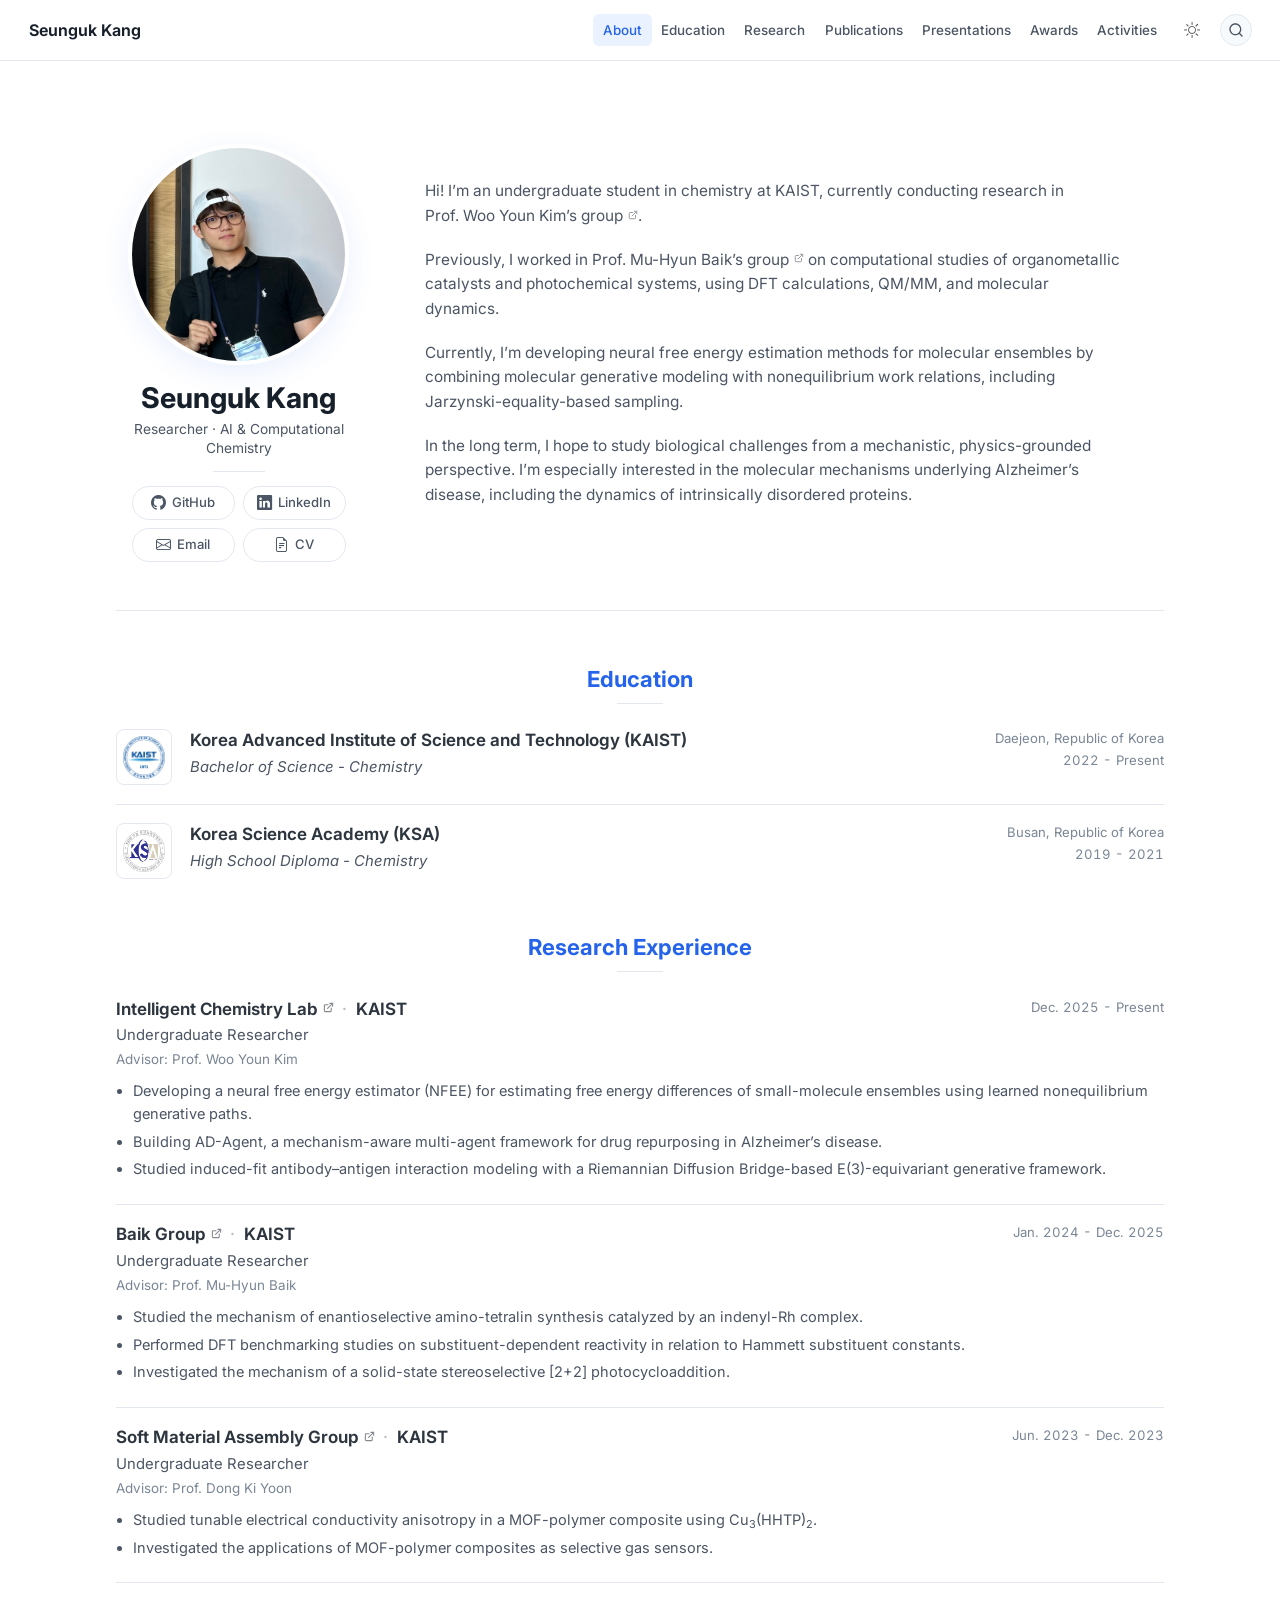
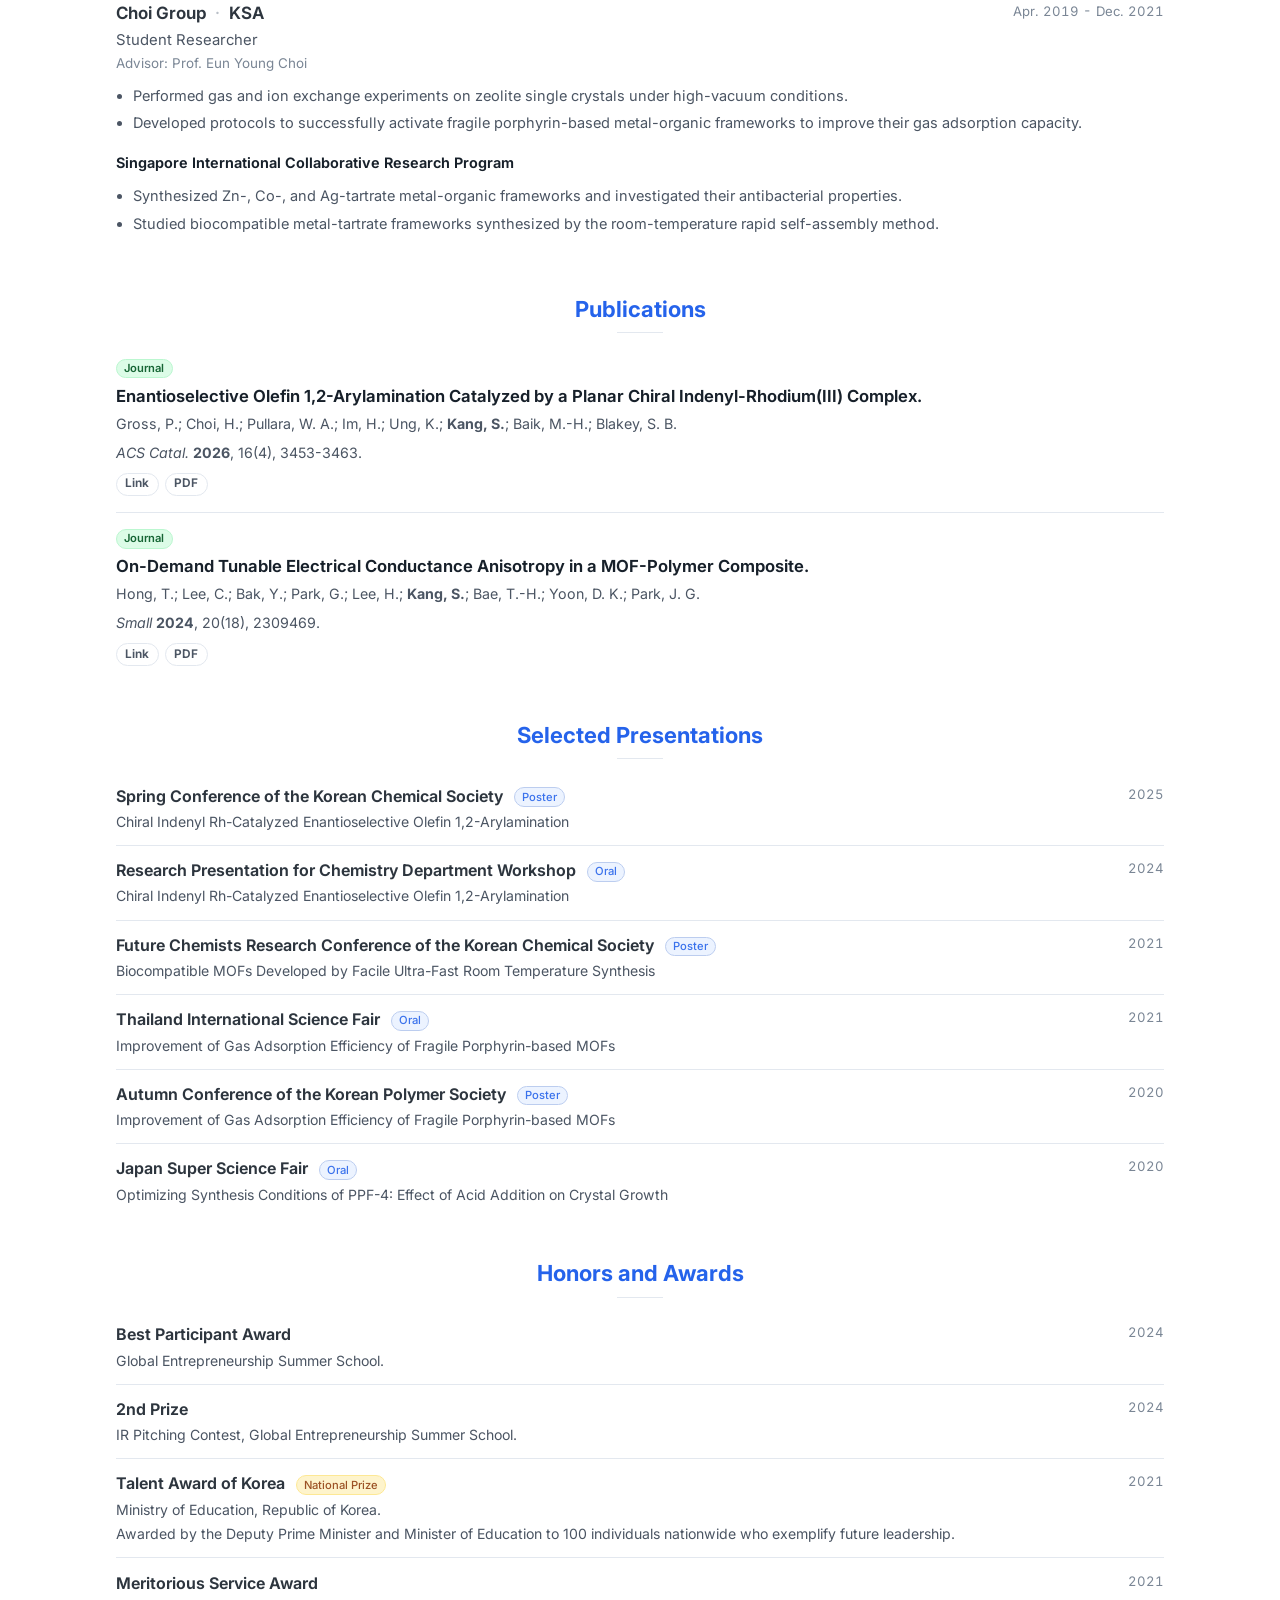
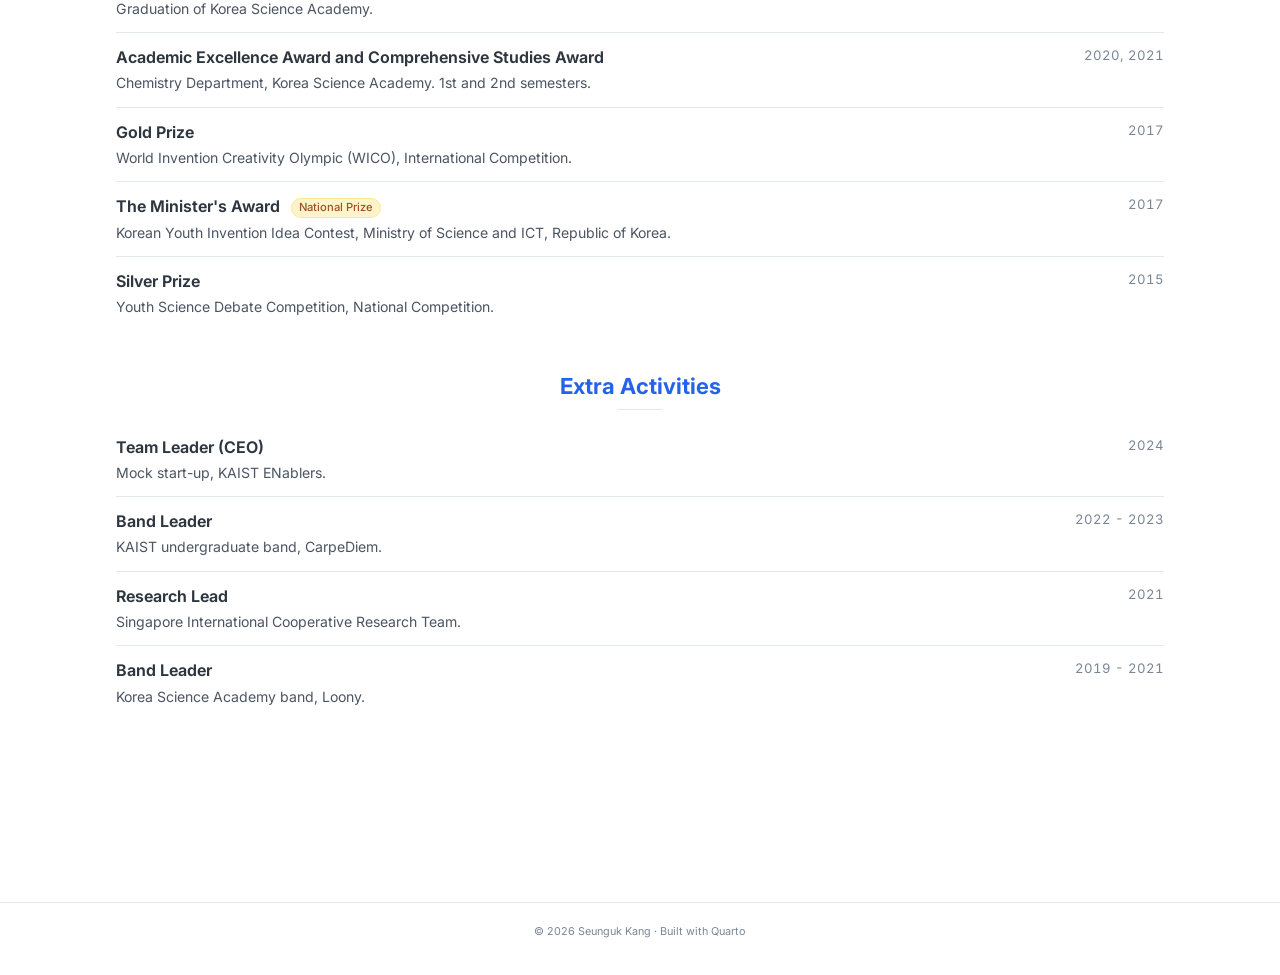
==== commit 15e1ac84: "Design update" ====
--- a/docs/index.html
+++ b/docs/index.html
@@ -45,9 +45,9 @@
 <link href="site_libs/quarto-html/quarto-syntax-highlighting-1eb2a280a64a1f5f4b84ce19fa1dd180.css" rel="stylesheet" class="quarto-color-scheme-extra" id="quarto-text-highlighting-styles">
 <script src="site_libs/bootstrap/bootstrap.min.js"></script>
 <link href="site_libs/bootstrap/bootstrap-icons.css" rel="stylesheet">
-<link href="site_libs/bootstrap/bootstrap-08c2b5bef3f387cc2babc241ebd147a4.min.css" rel="stylesheet" append-hash="true" class="quarto-color-scheme" id="quarto-bootstrap" data-mode="light">
-<link href="site_libs/bootstrap/bootstrap-dark-42205b9540b846f4de2840551bc72376.min.css" rel="stylesheet" append-hash="true" class="quarto-color-scheme quarto-color-alternate" id="quarto-bootstrap" data-mode="dark">
-<link href="site_libs/bootstrap/bootstrap-08c2b5bef3f387cc2babc241ebd147a4.min.css" rel="stylesheet" append-hash="true" class="quarto-color-scheme-extra" id="quarto-bootstrap" data-mode="light">
+<link href="site_libs/bootstrap/bootstrap-a60a6837c1cea871588f7188d4a0ca21.min.css" rel="stylesheet" append-hash="true" class="quarto-color-scheme" id="quarto-bootstrap" data-mode="light">
+<link href="site_libs/bootstrap/bootstrap-dark-cf7a88956eb6b62625920c6b1804ea6a.min.css" rel="stylesheet" append-hash="true" class="quarto-color-scheme quarto-color-alternate" id="quarto-bootstrap" data-mode="dark">
+<link href="site_libs/bootstrap/bootstrap-a60a6837c1cea871588f7188d4a0ca21.min.css" rel="stylesheet" append-hash="true" class="quarto-color-scheme-extra" id="quarto-bootstrap" data-mode="light">
 <script id="quarto-search-options" type="application/json">{
   "location": "navbar",
   "copy-button": false,
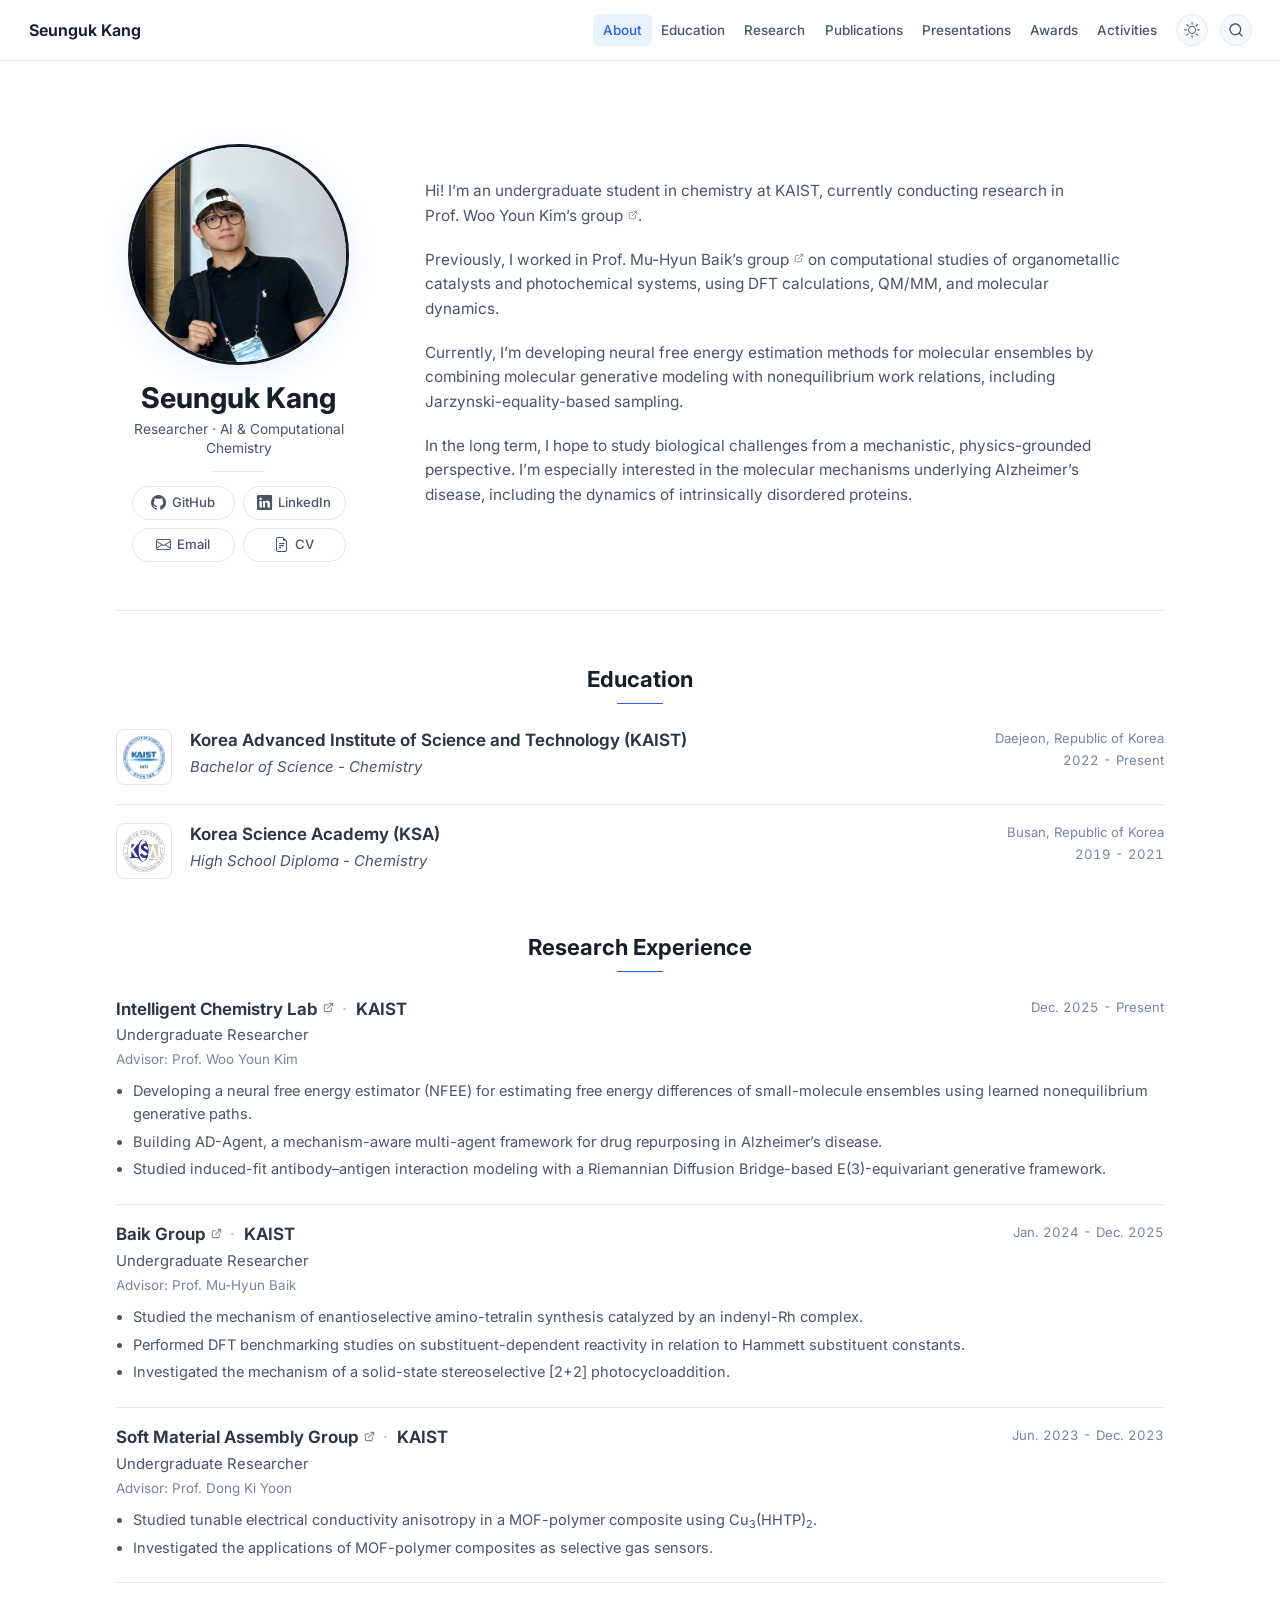
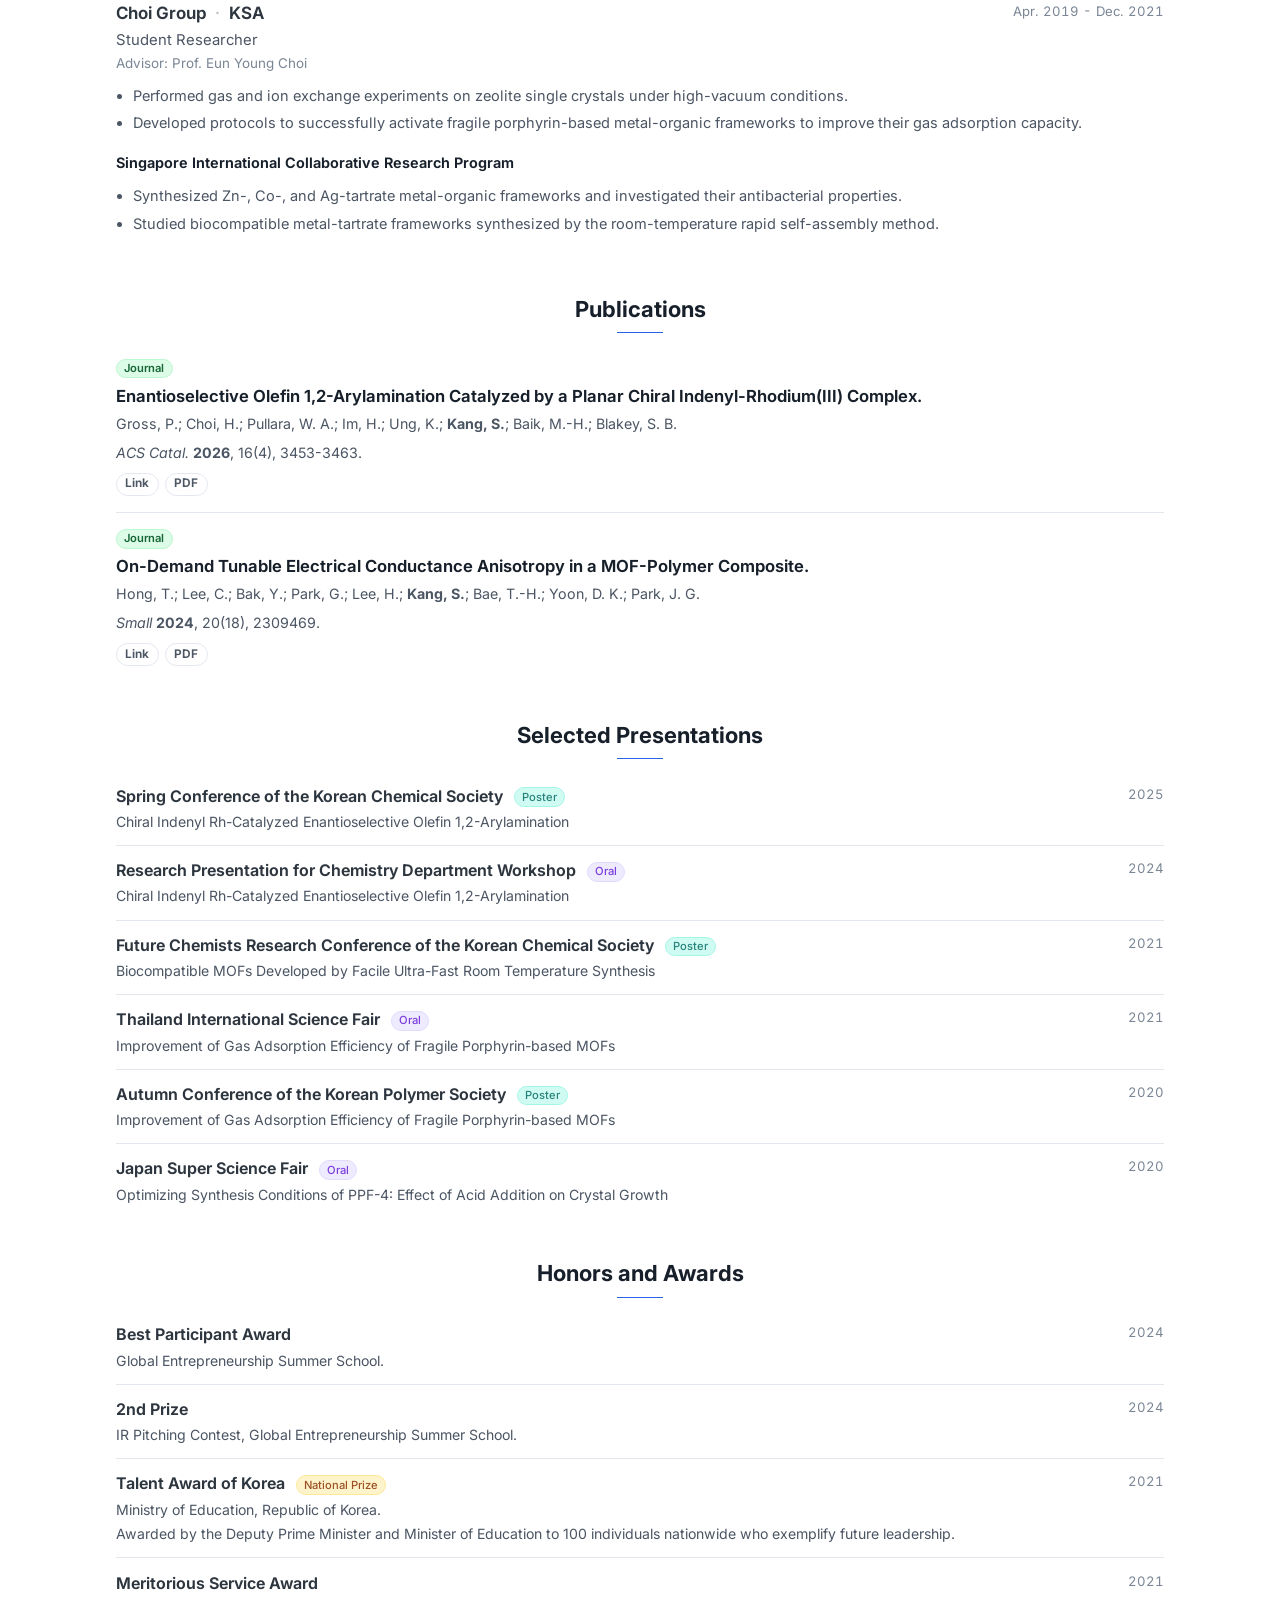
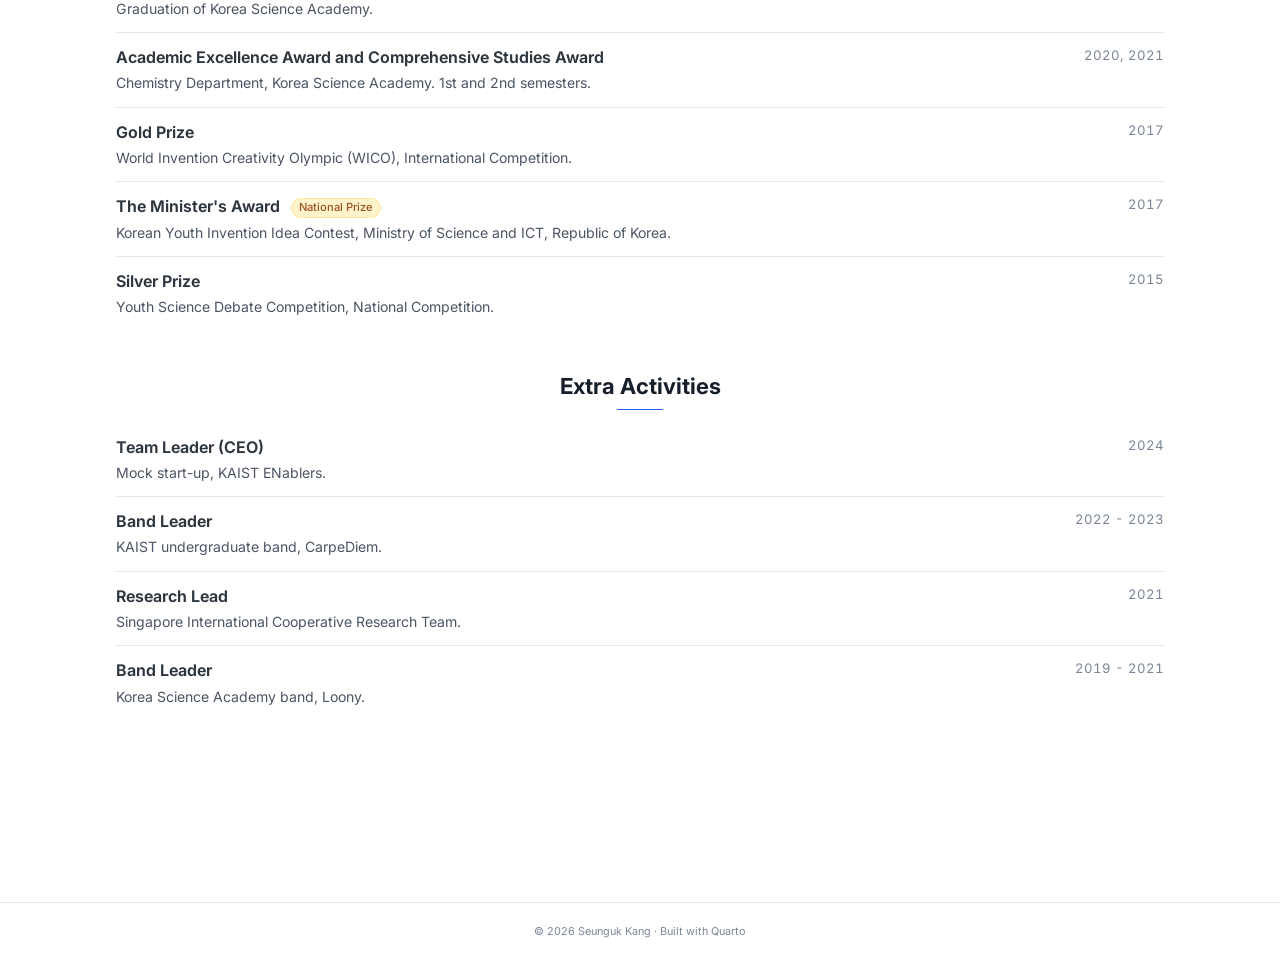
==== commit ce53c18e: "Design update" ====
--- a/docs/index.html
+++ b/docs/index.html
@@ -45,9 +45,9 @@
 <link href="site_libs/quarto-html/quarto-syntax-highlighting-1eb2a280a64a1f5f4b84ce19fa1dd180.css" rel="stylesheet" class="quarto-color-scheme-extra" id="quarto-text-highlighting-styles">
 <script src="site_libs/bootstrap/bootstrap.min.js"></script>
 <link href="site_libs/bootstrap/bootstrap-icons.css" rel="stylesheet">
-<link href="site_libs/bootstrap/bootstrap-a60a6837c1cea871588f7188d4a0ca21.min.css" rel="stylesheet" append-hash="true" class="quarto-color-scheme" id="quarto-bootstrap" data-mode="light">
-<link href="site_libs/bootstrap/bootstrap-dark-cf7a88956eb6b62625920c6b1804ea6a.min.css" rel="stylesheet" append-hash="true" class="quarto-color-scheme quarto-color-alternate" id="quarto-bootstrap" data-mode="dark">
-<link href="site_libs/bootstrap/bootstrap-a60a6837c1cea871588f7188d4a0ca21.min.css" rel="stylesheet" append-hash="true" class="quarto-color-scheme-extra" id="quarto-bootstrap" data-mode="light">
+<link href="site_libs/bootstrap/bootstrap-4e11b367da4c7cbfe7316e8a68dbdd0a.min.css" rel="stylesheet" append-hash="true" class="quarto-color-scheme" id="quarto-bootstrap" data-mode="light">
+<link href="site_libs/bootstrap/bootstrap-dark-8dd588c61f8dc5c4dc5fb14f41748adf.min.css" rel="stylesheet" append-hash="true" class="quarto-color-scheme quarto-color-alternate" id="quarto-bootstrap" data-mode="dark">
+<link href="site_libs/bootstrap/bootstrap-4e11b367da4c7cbfe7316e8a68dbdd0a.min.css" rel="stylesheet" append-hash="true" class="quarto-color-scheme-extra" id="quarto-bootstrap" data-mode="light">
 <script id="quarto-search-options" type="application/json">{
   "location": "navbar",
   "copy-button": false,
@@ -349,7 +349,7 @@
           <i class="bi bi-envelope" aria-hidden="true"></i>
           Email
         </a>
-        <a href="assets/cv/Seunguk_CV.pdf" target="_blank" rel="noopener" aria-label="Download CV">
+        <a href="assets/cv/Seunguk_Kang_CV.pdf" target="_blank" rel="noopener" aria-label="Download CV">
           <i class="bi bi-file-earmark-text" aria-hidden="true"></i>
           CV
         </a>
@@ -540,7 +540,7 @@
     <div class="sk-activity-list">
       <article class="sk-activity">
         <div>
-          <h3 class="anchored">Spring Conference of the Korean Chemical Society <span class="sk-type-badge">Poster</span></h3>
+          <h3 class="anchored">Spring Conference of the Korean Chemical Society <span class="sk-type-badge type-poster">Poster</span></h3>
           <p>Chiral Indenyl Rh-Catalyzed Enantioselective Olefin 1,2-Arylamination</p>
         </div>
         <div class="sk-activity-meta">
@@ -550,7 +550,7 @@
 
       <article class="sk-activity">
         <div>
-          <h3 class="anchored">Research Presentation for Chemistry Department Workshop <span class="sk-type-badge">Oral</span></h3>
+          <h3 class="anchored">Research Presentation for Chemistry Department Workshop <span class="sk-type-badge type-oral">Oral</span></h3>
           <p>Chiral Indenyl Rh-Catalyzed Enantioselective Olefin 1,2-Arylamination</p>
         </div>
         <div class="sk-activity-meta">
@@ -560,7 +560,7 @@
 
       <article class="sk-activity">
         <div>
-          <h3 class="anchored">Future Chemists Research Conference of the Korean Chemical Society <span class="sk-type-badge">Poster</span></h3>
+          <h3 class="anchored">Future Chemists Research Conference of the Korean Chemical Society <span class="sk-type-badge type-poster">Poster</span></h3>
           <p>Biocompatible MOFs Developed by Facile Ultra-Fast Room Temperature Synthesis</p>
         </div>
         <div class="sk-activity-meta">
@@ -570,7 +570,7 @@
 
       <article class="sk-activity">
         <div>
-          <h3 class="anchored">Thailand International Science Fair <span class="sk-type-badge">Oral</span></h3>
+          <h3 class="anchored">Thailand International Science Fair <span class="sk-type-badge type-oral">Oral</span></h3>
           <p>Improvement of Gas Adsorption Efficiency of Fragile Porphyrin-based MOFs</p>
         </div>
         <div class="sk-activity-meta">
@@ -580,7 +580,7 @@
 
       <article class="sk-activity">
         <div>
-          <h3 class="anchored">Autumn Conference of the Korean Polymer Society <span class="sk-type-badge">Poster</span></h3>
+          <h3 class="anchored">Autumn Conference of the Korean Polymer Society <span class="sk-type-badge type-poster">Poster</span></h3>
           <p>Improvement of Gas Adsorption Efficiency of Fragile Porphyrin-based MOFs</p>
         </div>
         <div class="sk-activity-meta">
@@ -590,7 +590,7 @@
 
       <article class="sk-activity">
         <div>
-          <h3 class="anchored">Japan Super Science Fair <span class="sk-type-badge">Oral</span></h3>
+          <h3 class="anchored">Japan Super Science Fair <span class="sk-type-badge type-oral">Oral</span></h3>
           <p>Optimizing Synthesis Conditions of PPF-4: Effect of Acid Addition on Crystal Growth</p>
         </div>
         <div class="sk-activity-meta">
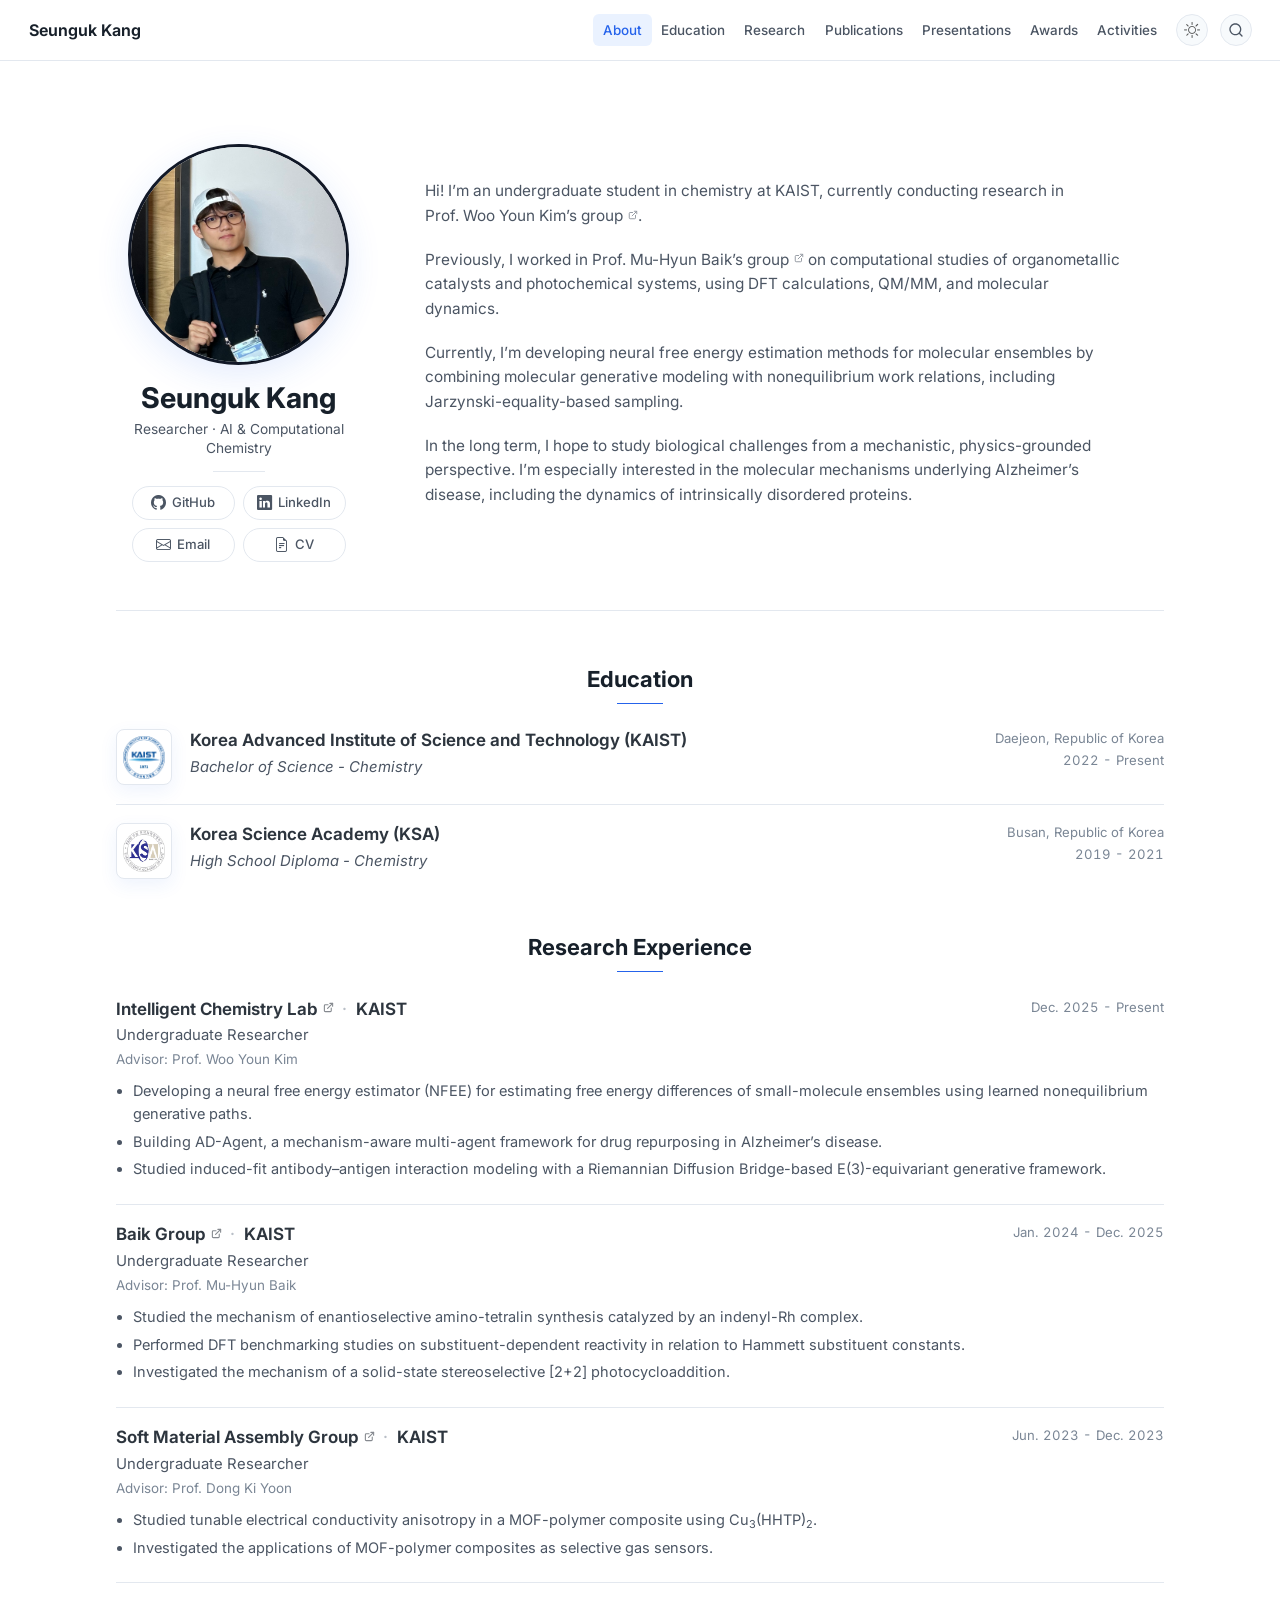
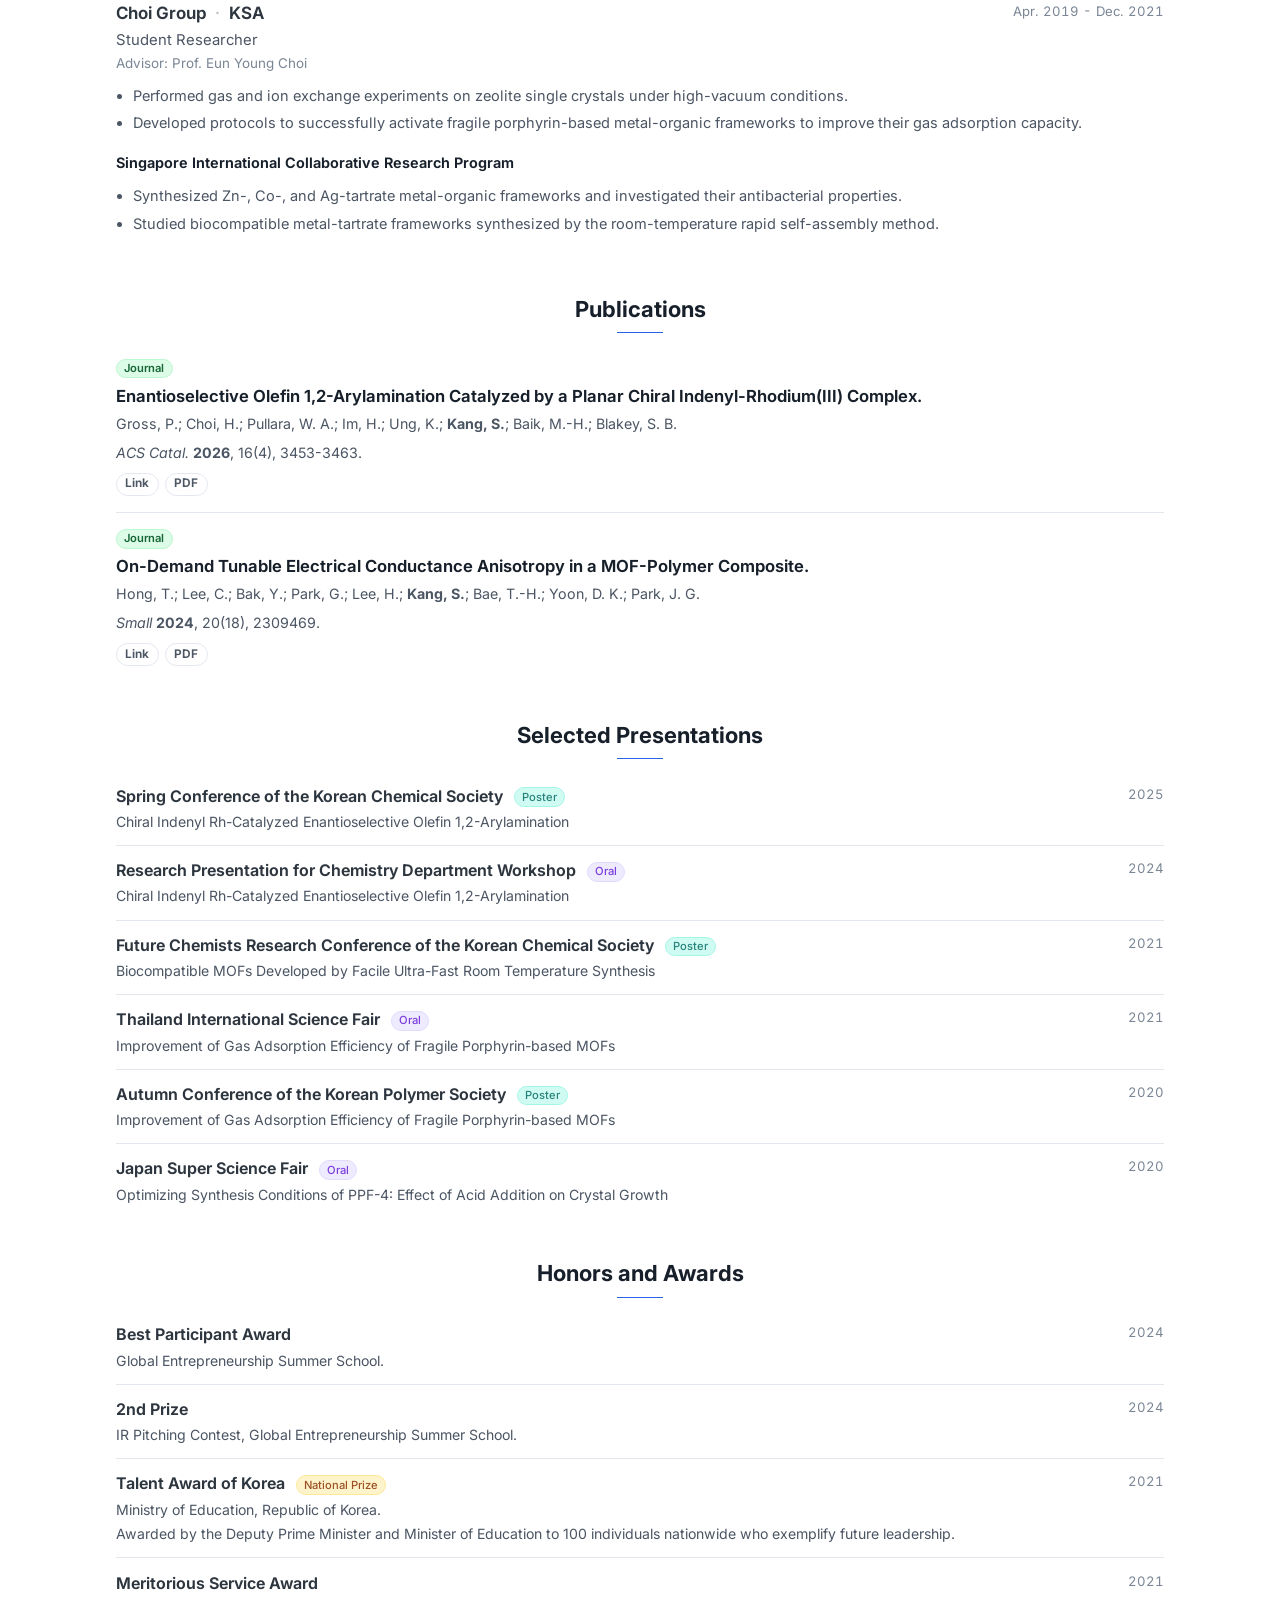
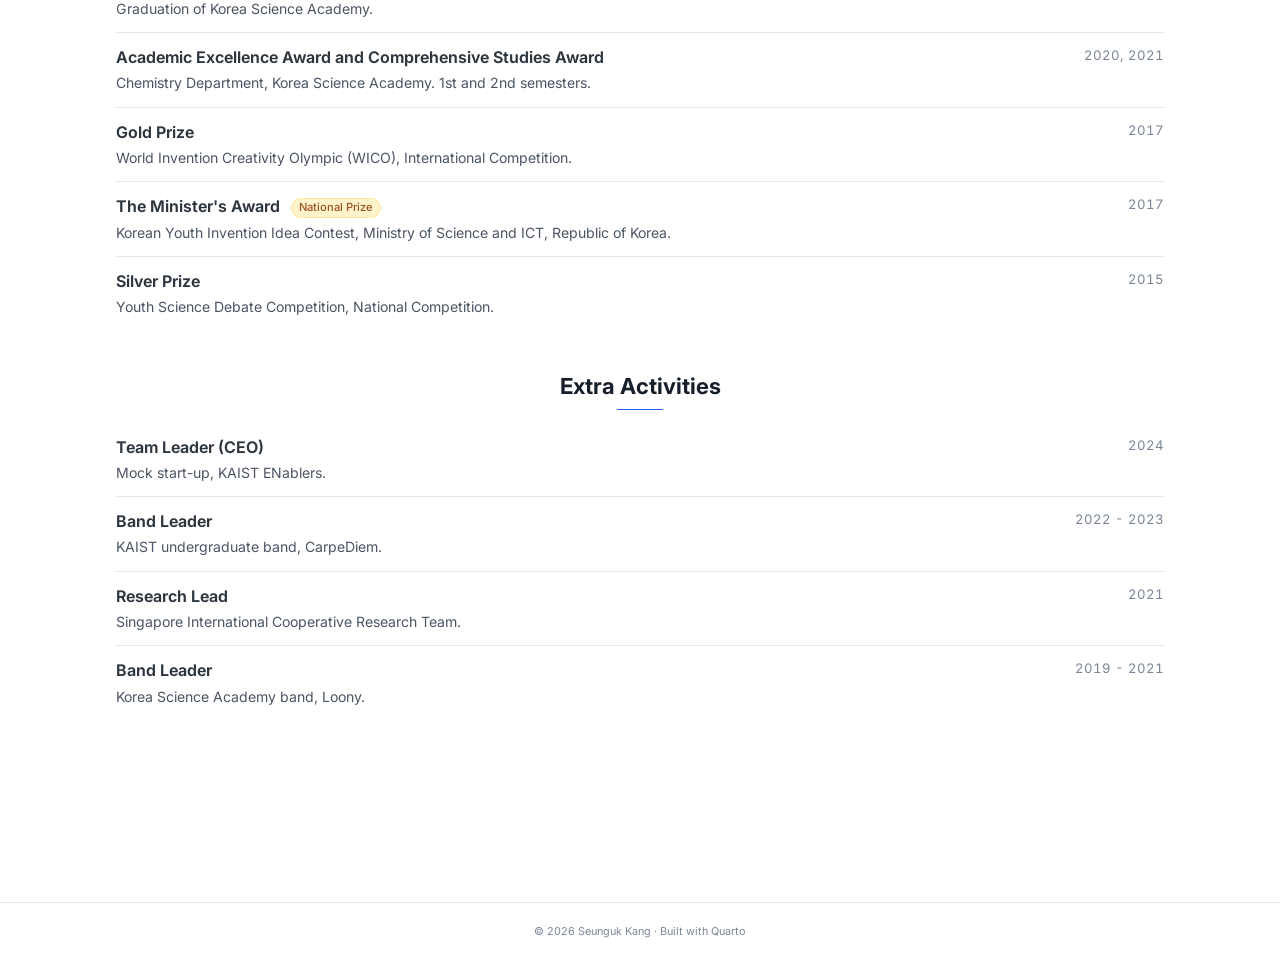
==== commit 47a336cb: "Design update" ====
--- a/docs/index.html
+++ b/docs/index.html
@@ -45,9 +45,9 @@
 <link href="site_libs/quarto-html/quarto-syntax-highlighting-1eb2a280a64a1f5f4b84ce19fa1dd180.css" rel="stylesheet" class="quarto-color-scheme-extra" id="quarto-text-highlighting-styles">
 <script src="site_libs/bootstrap/bootstrap.min.js"></script>
 <link href="site_libs/bootstrap/bootstrap-icons.css" rel="stylesheet">
-<link href="site_libs/bootstrap/bootstrap-4e11b367da4c7cbfe7316e8a68dbdd0a.min.css" rel="stylesheet" append-hash="true" class="quarto-color-scheme" id="quarto-bootstrap" data-mode="light">
-<link href="site_libs/bootstrap/bootstrap-dark-8dd588c61f8dc5c4dc5fb14f41748adf.min.css" rel="stylesheet" append-hash="true" class="quarto-color-scheme quarto-color-alternate" id="quarto-bootstrap" data-mode="dark">
-<link href="site_libs/bootstrap/bootstrap-4e11b367da4c7cbfe7316e8a68dbdd0a.min.css" rel="stylesheet" append-hash="true" class="quarto-color-scheme-extra" id="quarto-bootstrap" data-mode="light">
+<link href="site_libs/bootstrap/bootstrap-2fbd5bd9a203fc0a80ca48745a655a81.min.css" rel="stylesheet" append-hash="true" class="quarto-color-scheme" id="quarto-bootstrap" data-mode="light">
+<link href="site_libs/bootstrap/bootstrap-dark-d2e82e014f5bda3ef0ceafe7c88e353d.min.css" rel="stylesheet" append-hash="true" class="quarto-color-scheme quarto-color-alternate" id="quarto-bootstrap" data-mode="dark">
+<link href="site_libs/bootstrap/bootstrap-2fbd5bd9a203fc0a80ca48745a655a81.min.css" rel="stylesheet" append-hash="true" class="quarto-color-scheme-extra" id="quarto-bootstrap" data-mode="light">
 <script id="quarto-search-options" type="application/json">{
   "location": "navbar",
   "copy-button": false,
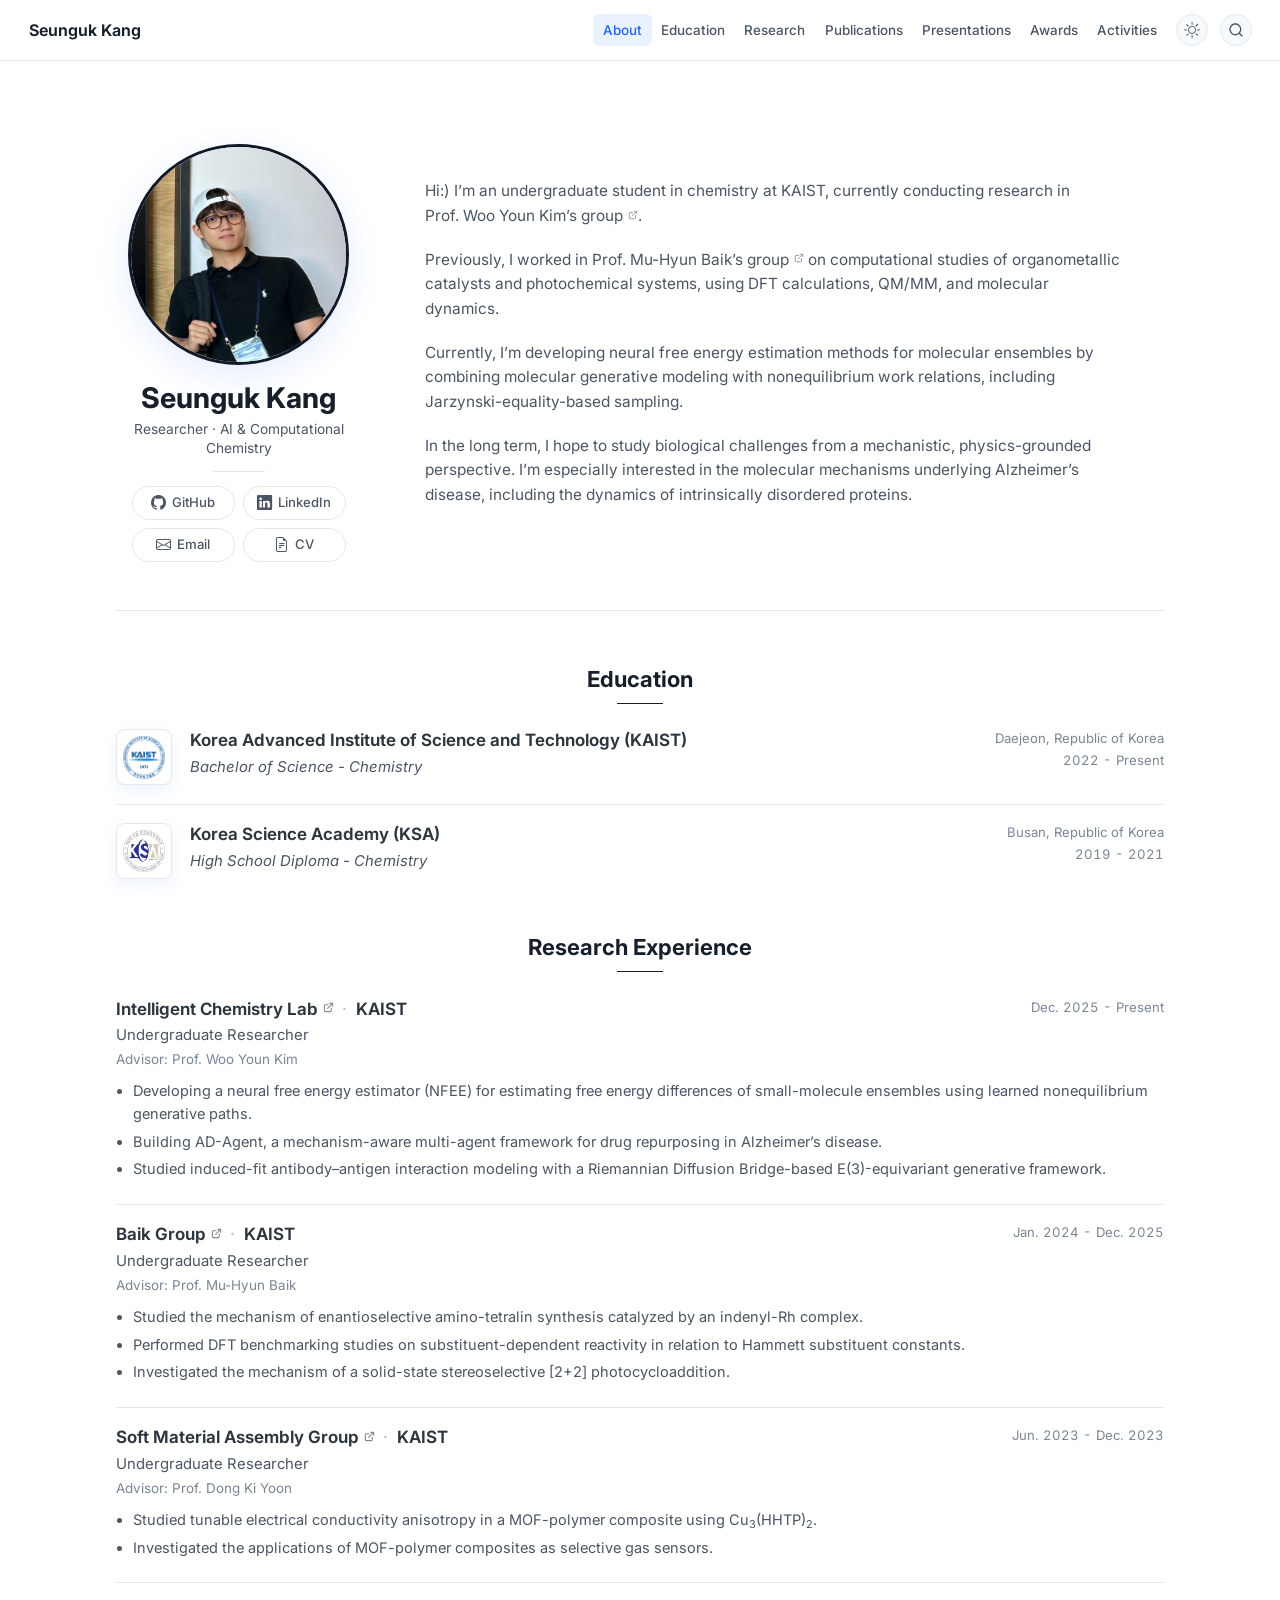
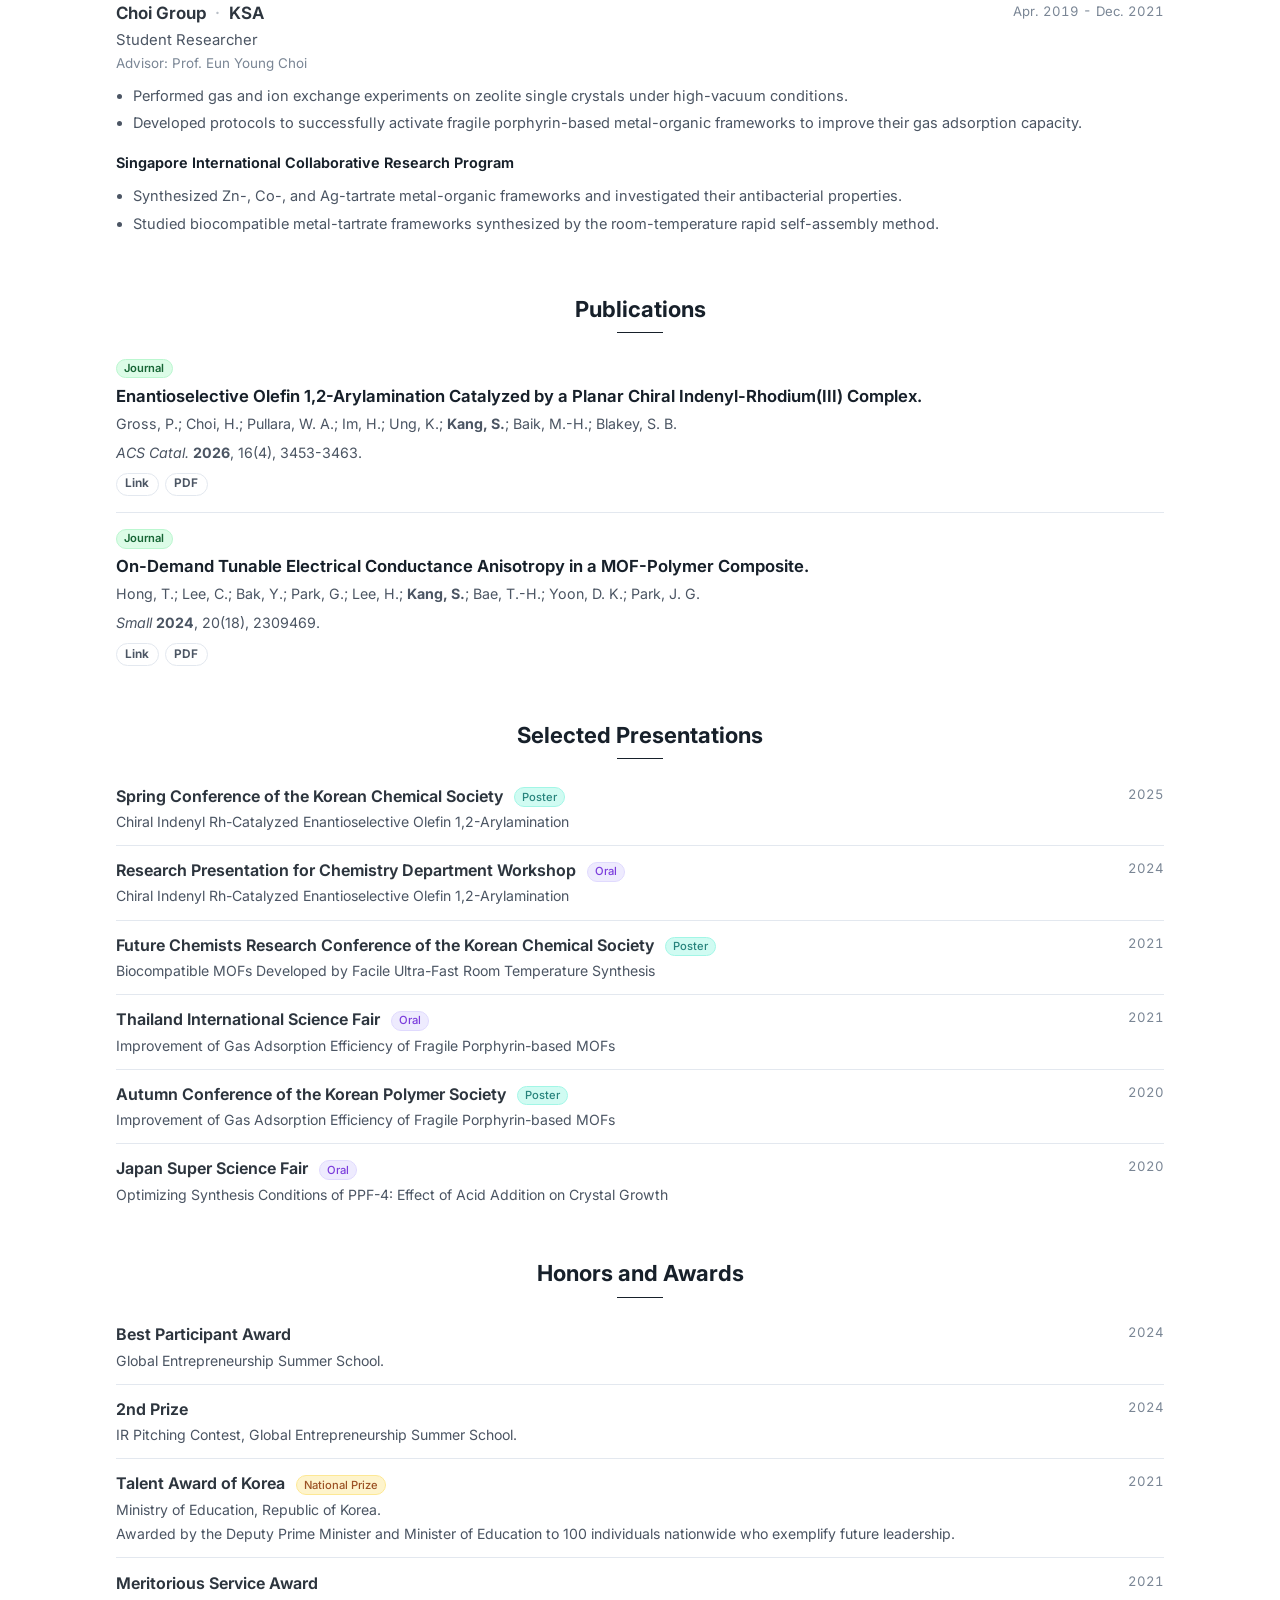
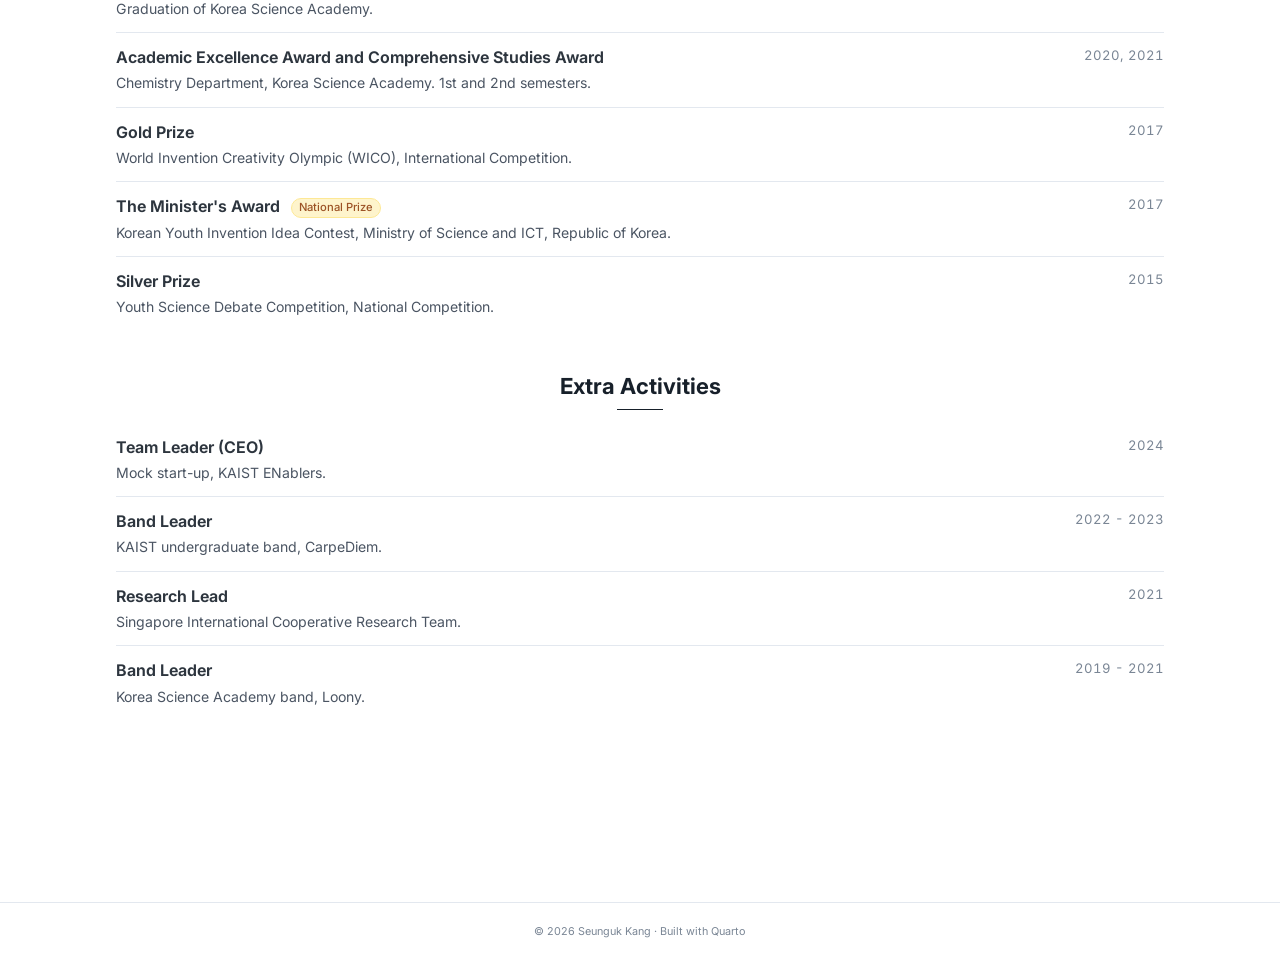
==== commit a0128571: "Design update" ====
--- a/docs/index.html
+++ b/docs/index.html
@@ -45,9 +45,9 @@
 <link href="site_libs/quarto-html/quarto-syntax-highlighting-1eb2a280a64a1f5f4b84ce19fa1dd180.css" rel="stylesheet" class="quarto-color-scheme-extra" id="quarto-text-highlighting-styles">
 <script src="site_libs/bootstrap/bootstrap.min.js"></script>
 <link href="site_libs/bootstrap/bootstrap-icons.css" rel="stylesheet">
-<link href="site_libs/bootstrap/bootstrap-2fbd5bd9a203fc0a80ca48745a655a81.min.css" rel="stylesheet" append-hash="true" class="quarto-color-scheme" id="quarto-bootstrap" data-mode="light">
-<link href="site_libs/bootstrap/bootstrap-dark-d2e82e014f5bda3ef0ceafe7c88e353d.min.css" rel="stylesheet" append-hash="true" class="quarto-color-scheme quarto-color-alternate" id="quarto-bootstrap" data-mode="dark">
-<link href="site_libs/bootstrap/bootstrap-2fbd5bd9a203fc0a80ca48745a655a81.min.css" rel="stylesheet" append-hash="true" class="quarto-color-scheme-extra" id="quarto-bootstrap" data-mode="light">
+<link href="site_libs/bootstrap/bootstrap-07de360f2098ef5e38774c259ec198ad.min.css" rel="stylesheet" append-hash="true" class="quarto-color-scheme" id="quarto-bootstrap" data-mode="light">
+<link href="site_libs/bootstrap/bootstrap-dark-1012ea474647195f12404ad93e2de2ff.min.css" rel="stylesheet" append-hash="true" class="quarto-color-scheme quarto-color-alternate" id="quarto-bootstrap" data-mode="dark">
+<link href="site_libs/bootstrap/bootstrap-07de360f2098ef5e38774c259ec198ad.min.css" rel="stylesheet" append-hash="true" class="quarto-color-scheme-extra" id="quarto-bootstrap" data-mode="light">
 <script id="quarto-search-options" type="application/json">{
   "location": "navbar",
   "copy-button": false,
@@ -357,7 +357,7 @@
     </div>
     <div class="sk-about-copy">
       <p class="sk-about-intro">
-        Hi! I’m an undergraduate student in chemistry at KAIST, currently conducting research in <a class="sk-lab-link" href="https://wooyoun.kaist.ac.kr/" target="_blank" rel="noopener noreferrer">Prof. Woo Youn Kim’s group<span class="sk-link-icon" aria-hidden="true"></span><span class="visually-hidden"> website</span></a>.
+        Hi:) I’m an undergraduate student in chemistry at KAIST, currently conducting research in <a class="sk-lab-link" href="https://wooyoun.kaist.ac.kr/" target="_blank" rel="noopener noreferrer">Prof. Woo Youn Kim’s group<span class="sk-link-icon" aria-hidden="true"></span><span class="visually-hidden"> website</span></a>.
       </p>
       <p class="sk-about-intro">
         Previously, I worked in <a class="sk-lab-link" href="https://baik-laboratory.com/" target="_blank" rel="noopener noreferrer">Prof. Mu-Hyun Baik’s group<span class="sk-link-icon" aria-hidden="true"></span><span class="visually-hidden"> website</span></a> on computational studies of organometallic catalysts and photochemical systems, using DFT calculations, QM/MM, and molecular dynamics.
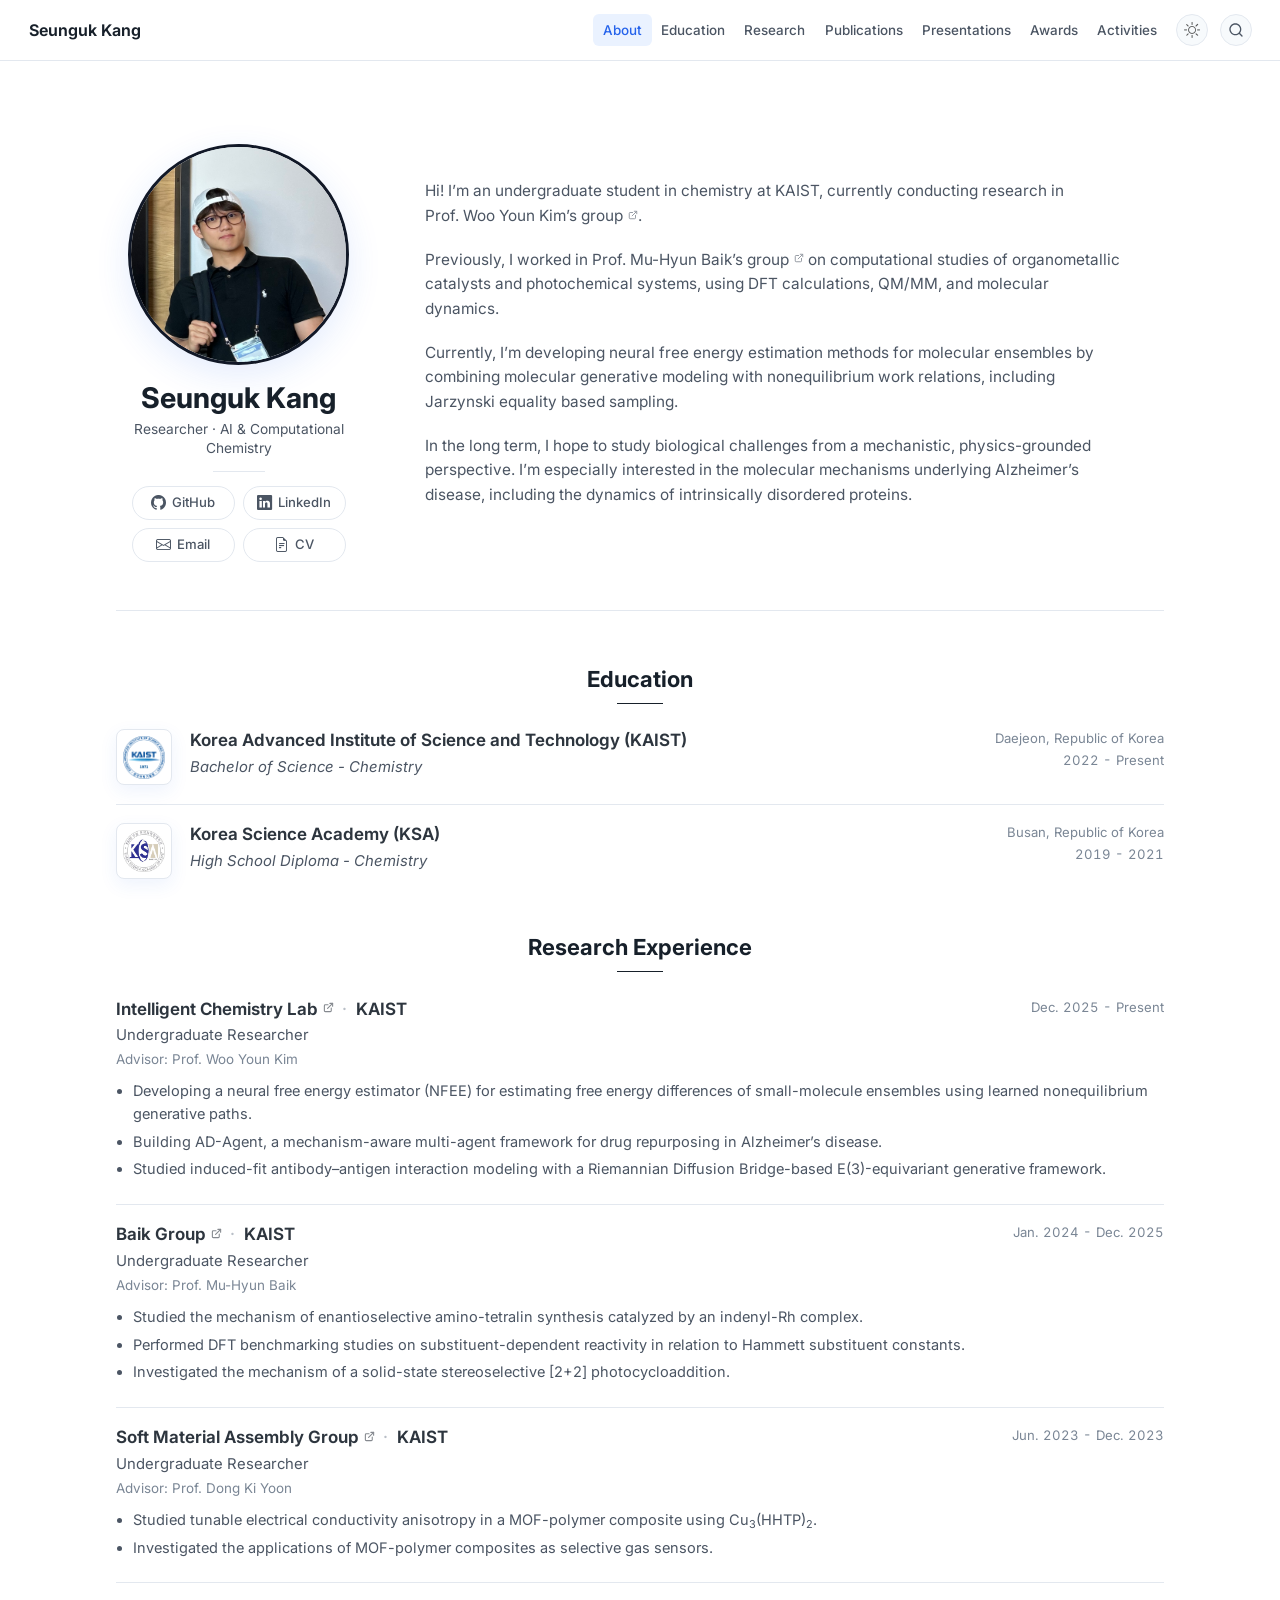
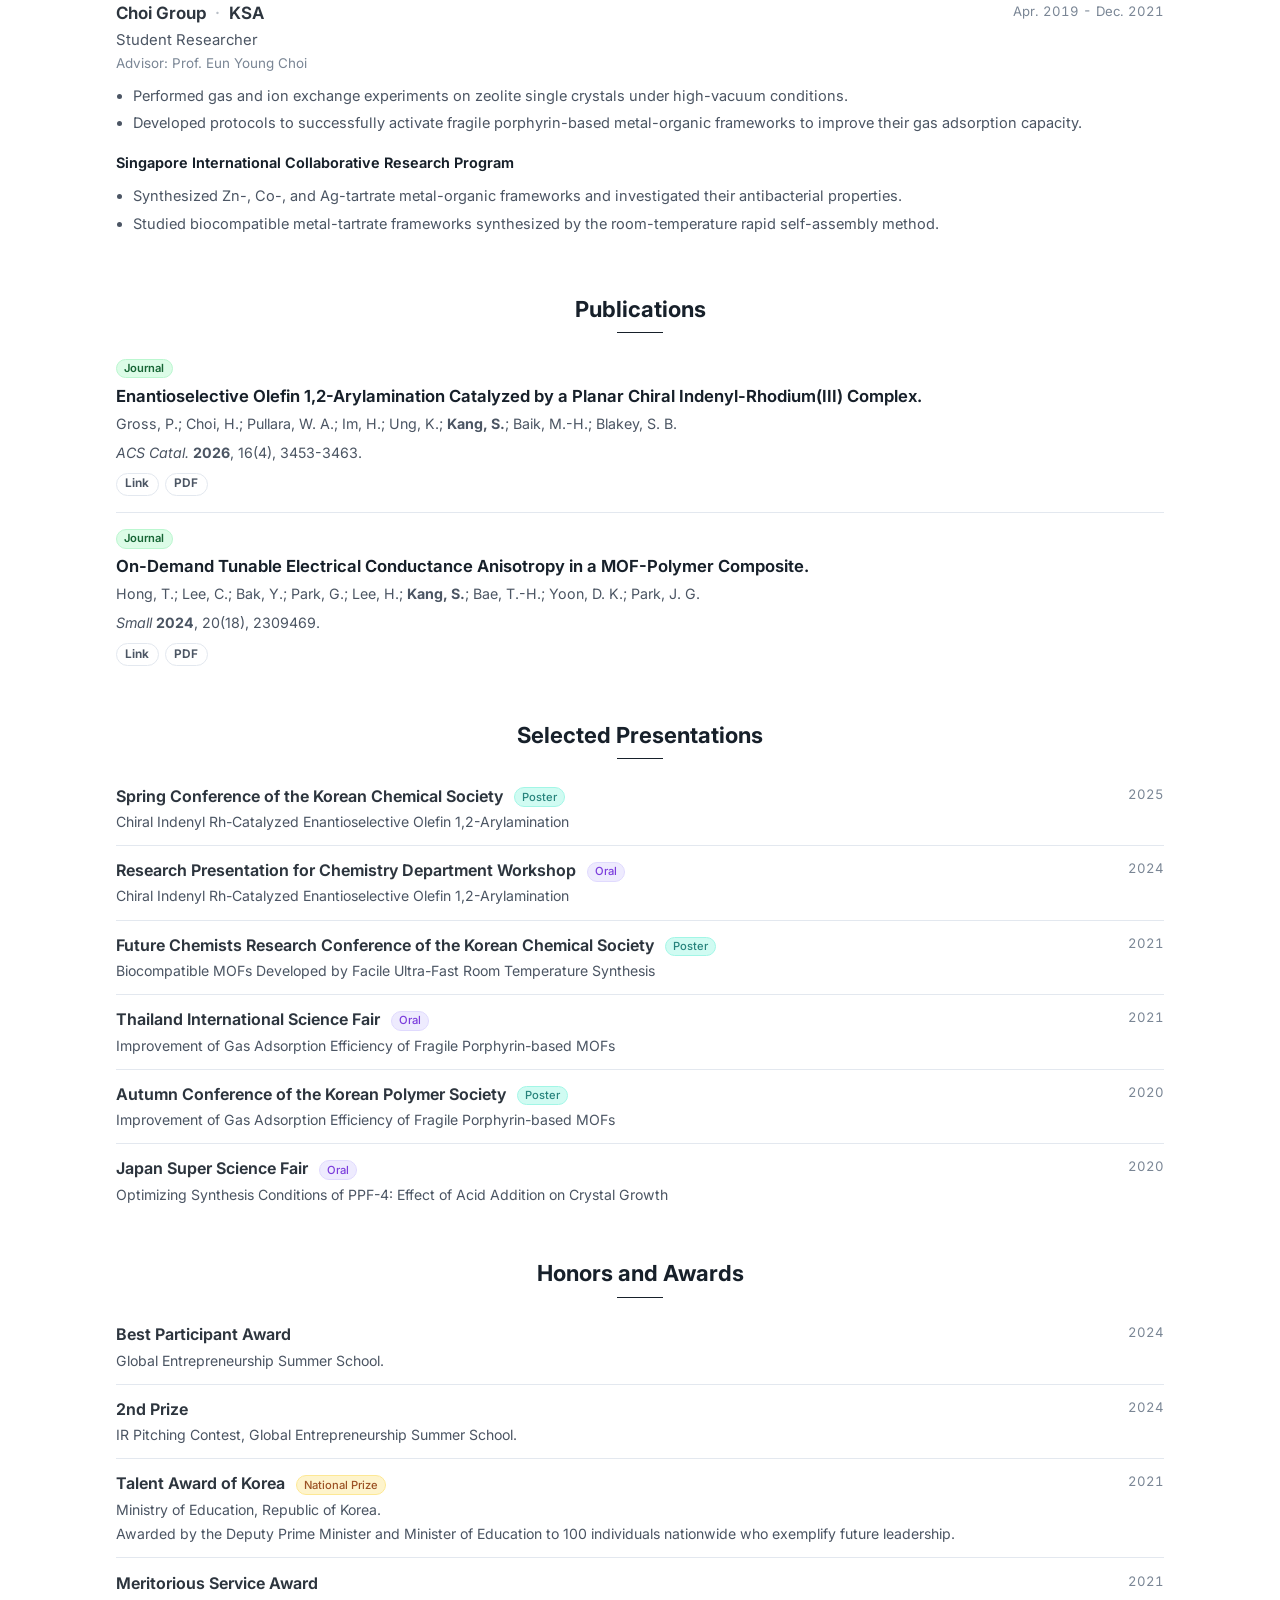
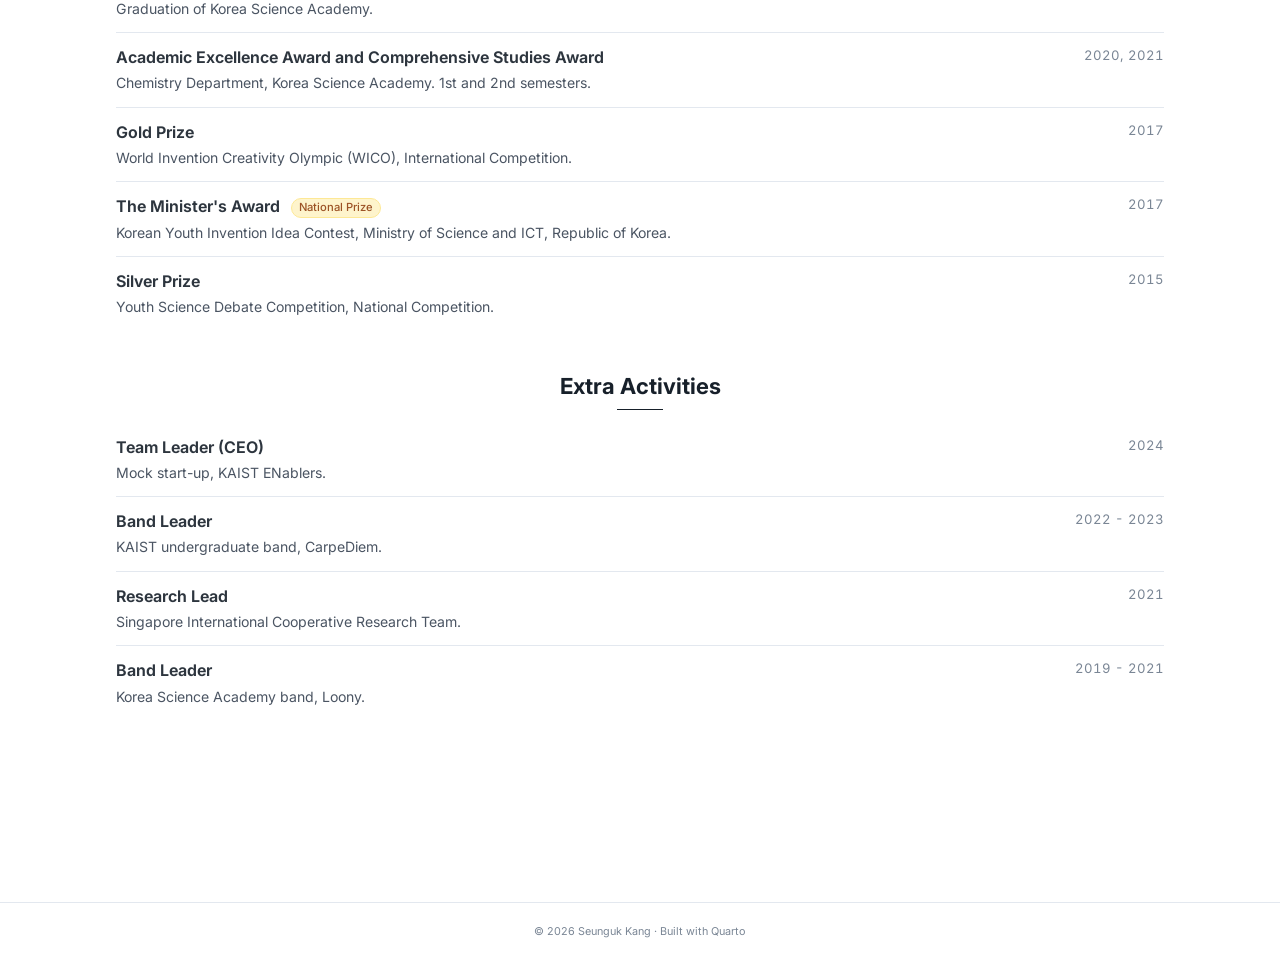
==== commit 3802719d: "Design update" ====
--- a/docs/index.html
+++ b/docs/index.html
@@ -357,13 +357,13 @@
     </div>
     <div class="sk-about-copy">
       <p class="sk-about-intro">
-        Hi:) I’m an undergraduate student in chemistry at KAIST, currently conducting research in <a class="sk-lab-link" href="https://wooyoun.kaist.ac.kr/" target="_blank" rel="noopener noreferrer">Prof. Woo Youn Kim’s group<span class="sk-link-icon" aria-hidden="true"></span><span class="visually-hidden"> website</span></a>.
+        Hi! I’m an undergraduate student in chemistry at KAIST, currently conducting research in <a class="sk-lab-link" href="https://wooyoun.kaist.ac.kr/" target="_blank" rel="noopener noreferrer">Prof. Woo Youn Kim’s group<span class="sk-link-icon" aria-hidden="true"></span><span class="visually-hidden"> website</span></a>.
       </p>
       <p class="sk-about-intro">
         Previously, I worked in <a class="sk-lab-link" href="https://baik-laboratory.com/" target="_blank" rel="noopener noreferrer">Prof. Mu-Hyun Baik’s group<span class="sk-link-icon" aria-hidden="true"></span><span class="visually-hidden"> website</span></a> on computational studies of organometallic catalysts and photochemical systems, using DFT calculations, QM/MM, and molecular dynamics.
       </p>
       <p class="sk-about-intro">
-        Currently, I’m developing neural free energy estimation methods for molecular ensembles by combining molecular generative modeling with nonequilibrium work relations, including Jarzynski-equality-based sampling.
+        Currently, I’m developing neural free energy estimation methods for molecular ensembles by combining molecular generative modeling with nonequilibrium work relations, including Jarzynski equality based sampling.
       </p>
       <p class="sk-about-intro">
         In the long term, I hope to study biological challenges from a mechanistic, physics-grounded perspective. I’m especially interested in the molecular mechanisms underlying Alzheimer’s disease, including the dynamics of intrinsically disordered proteins.
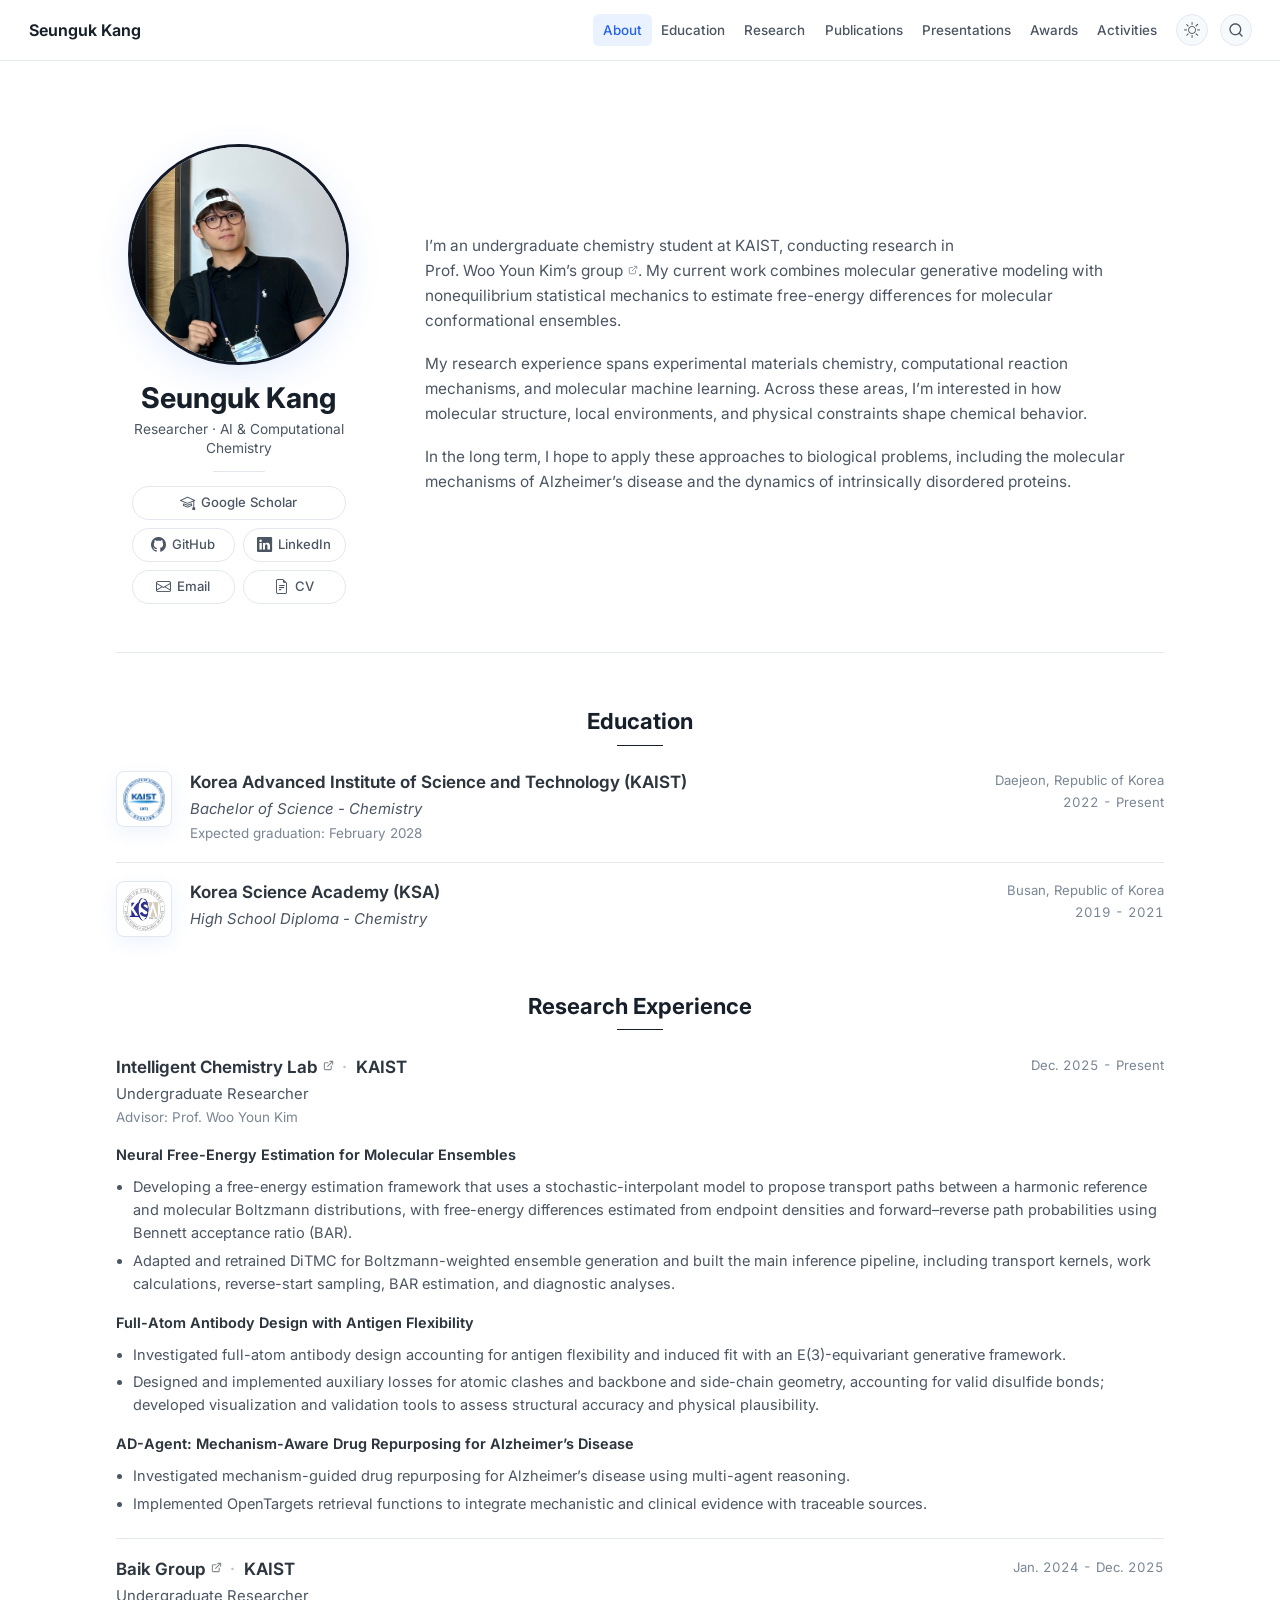
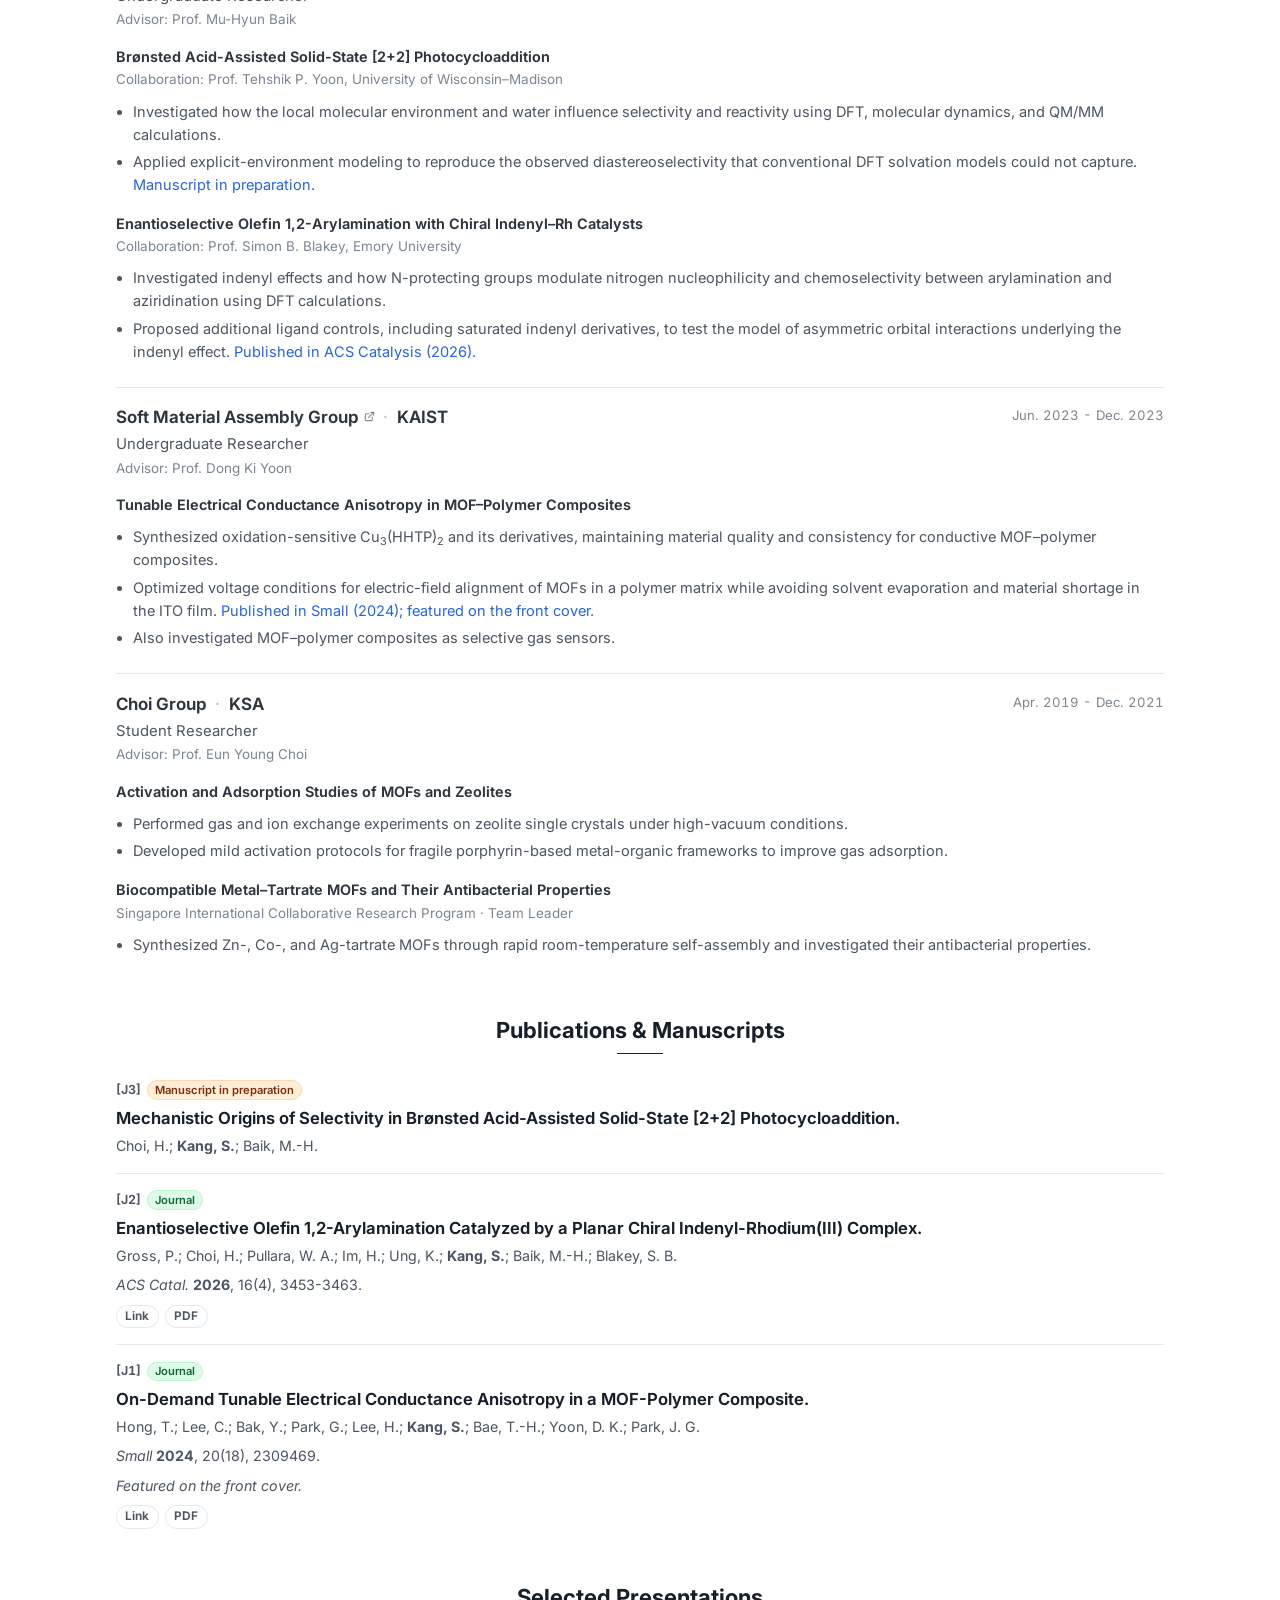
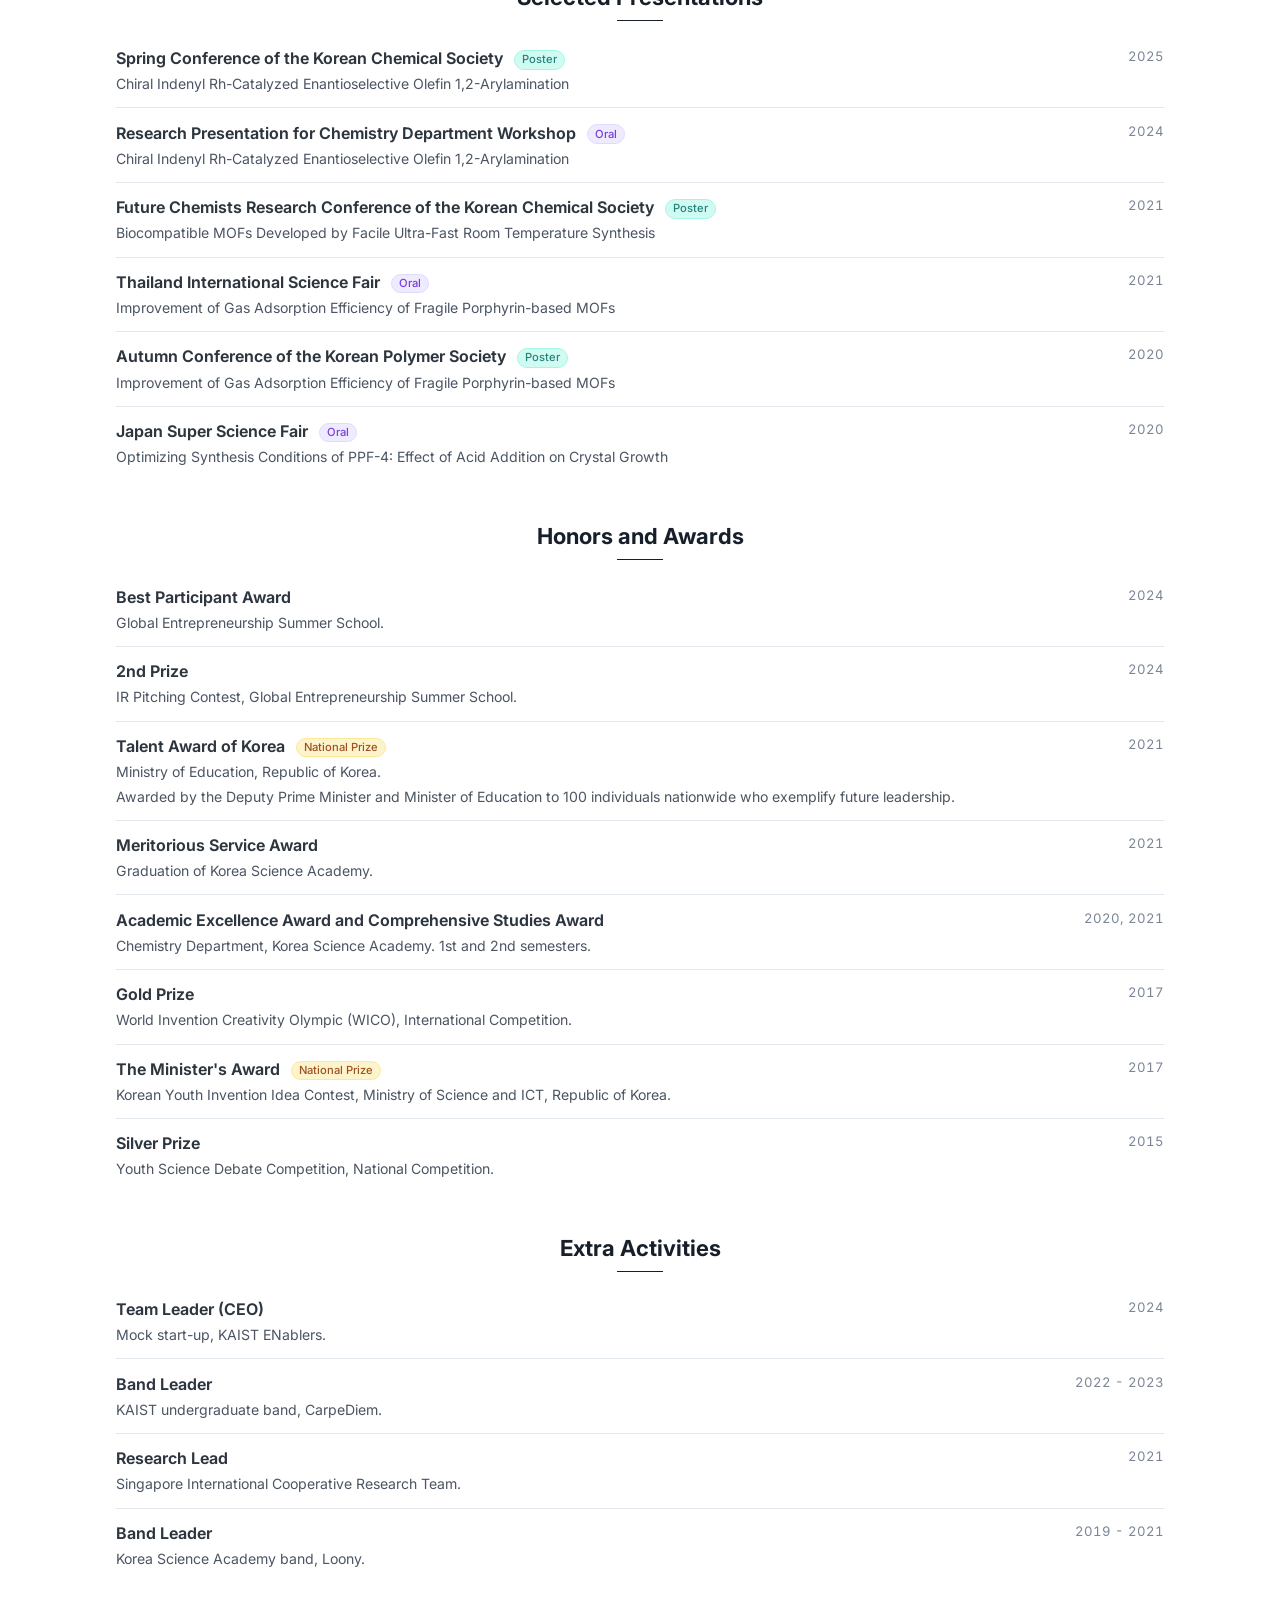
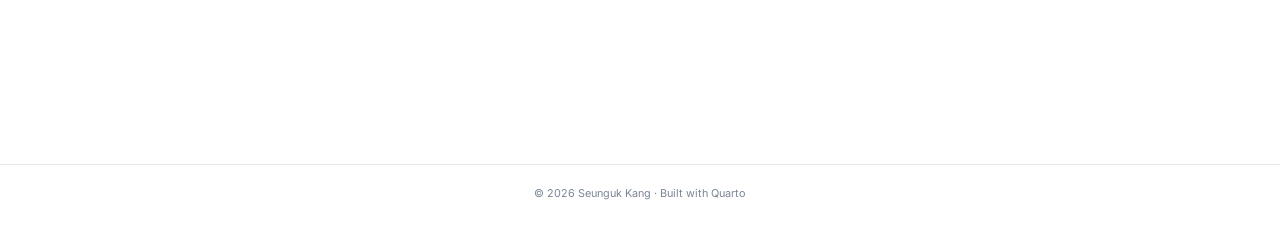
==== commit 889b84f3: "Update research profile, publications, and CV" ====
--- a/docs/index.html
+++ b/docs/index.html
@@ -45,9 +45,9 @@
 <link href="site_libs/quarto-html/quarto-syntax-highlighting-1eb2a280a64a1f5f4b84ce19fa1dd180.css" rel="stylesheet" class="quarto-color-scheme-extra" id="quarto-text-highlighting-styles">
 <script src="site_libs/bootstrap/bootstrap.min.js"></script>
 <link href="site_libs/bootstrap/bootstrap-icons.css" rel="stylesheet">
-<link href="site_libs/bootstrap/bootstrap-07de360f2098ef5e38774c259ec198ad.min.css" rel="stylesheet" append-hash="true" class="quarto-color-scheme" id="quarto-bootstrap" data-mode="light">
-<link href="site_libs/bootstrap/bootstrap-dark-1012ea474647195f12404ad93e2de2ff.min.css" rel="stylesheet" append-hash="true" class="quarto-color-scheme quarto-color-alternate" id="quarto-bootstrap" data-mode="dark">
-<link href="site_libs/bootstrap/bootstrap-07de360f2098ef5e38774c259ec198ad.min.css" rel="stylesheet" append-hash="true" class="quarto-color-scheme-extra" id="quarto-bootstrap" data-mode="light">
+<link href="site_libs/bootstrap/bootstrap-7b6b54b1c8f0543ea20c6a0cebd7beab.min.css" rel="stylesheet" append-hash="true" class="quarto-color-scheme" id="quarto-bootstrap" data-mode="light">
+<link href="site_libs/bootstrap/bootstrap-dark-e2d0314adb4333a691b797cd7cfaf409.min.css" rel="stylesheet" append-hash="true" class="quarto-color-scheme quarto-color-alternate" id="quarto-bootstrap" data-mode="dark">
+<link href="site_libs/bootstrap/bootstrap-7b6b54b1c8f0543ea20c6a0cebd7beab.min.css" rel="stylesheet" append-hash="true" class="quarto-color-scheme-extra" id="quarto-bootstrap" data-mode="light">
 <script id="quarto-search-options" type="application/json">{
   "location": "navbar",
   "copy-button": false,
@@ -337,6 +337,10 @@
       <p class="sk-profile-role">Researcher · AI &amp; Computational Chemistry</p>
       <div class="sk-profile-divider" aria-hidden="true"></div>
       <div class="sk-social-links">
+        <a class="sk-scholar-link" href="https://scholar.google.com/citations?user=_5y9eGkAAAAJ" target="_blank" rel="noopener" aria-label="Google Scholar profile">
+          <i class="bi bi-mortarboard" aria-hidden="true"></i>
+          Google Scholar
+        </a>
         <a href="https://github.com/seungukkang" target="_blank" rel="noopener" aria-label="GitHub profile">
           <i class="bi bi-github" aria-hidden="true"></i>
           GitHub
@@ -357,16 +361,13 @@
     </div>
     <div class="sk-about-copy">
       <p class="sk-about-intro">
-        Hi! I’m an undergraduate student in chemistry at KAIST, currently conducting research in <a class="sk-lab-link" href="https://wooyoun.kaist.ac.kr/" target="_blank" rel="noopener noreferrer">Prof. Woo Youn Kim’s group<span class="sk-link-icon" aria-hidden="true"></span><span class="visually-hidden"> website</span></a>.
+        I’m an undergraduate chemistry student at KAIST, conducting research in <a class="sk-lab-link" href="https://wooyoun.kaist.ac.kr/" target="_blank" rel="noopener noreferrer">Prof. Woo Youn Kim’s group<span class="sk-link-icon" aria-hidden="true"></span><span class="visually-hidden"> website</span></a>. My current work combines molecular generative modeling with nonequilibrium statistical mechanics to estimate free-energy differences for molecular conformational ensembles.
       </p>
       <p class="sk-about-intro">
-        Previously, I worked in <a class="sk-lab-link" href="https://baik-laboratory.com/" target="_blank" rel="noopener noreferrer">Prof. Mu-Hyun Baik’s group<span class="sk-link-icon" aria-hidden="true"></span><span class="visually-hidden"> website</span></a> on computational studies of organometallic catalysts and photochemical systems, using DFT calculations, QM/MM, and molecular dynamics.
+        My research experience spans experimental materials chemistry, computational reaction mechanisms, and molecular machine learning. Across these areas, I’m interested in how molecular structure, local environments, and physical constraints shape chemical behavior.
       </p>
       <p class="sk-about-intro">
-        Currently, I’m developing neural free energy estimation methods for molecular ensembles by combining molecular generative modeling with nonequilibrium work relations, including Jarzynski equality based sampling.
-      </p>
-      <p class="sk-about-intro">
-        In the long term, I hope to study biological challenges from a mechanistic, physics-grounded perspective. I’m especially interested in the molecular mechanisms underlying Alzheimer’s disease, including the dynamics of intrinsically disordered proteins.
+        In the long term, I hope to apply these approaches to biological problems, including the molecular mechanisms of Alzheimer’s disease and the dynamics of intrinsically disordered proteins.
       </p>
     </div>
   </div>
@@ -383,6 +384,7 @@
             <div>
               <h3 class="anchored">Korea Advanced Institute of Science and Technology (KAIST)</h3>
               <p class="sk-entry-role"><em>Bachelor of Science - Chemistry</em></p>
+              <p class="sk-entry-advisor">Expected graduation: February 2028</p>
             </div>
             <div class="sk-entry-meta">
               <span>Daejeon, Republic of Korea</span>
@@ -427,10 +429,20 @@
               <span>Dec. 2025 - Present</span>
             </div>
           </div>
+          <h4 class="sk-entry-subheading anchored">Neural Free-Energy Estimation for Molecular Ensembles</h4>
           <ul class="sk-entry-bullets">
-            <li>Developing a neural free energy estimator (NFEE) for estimating free energy differences of small-molecule ensembles using learned nonequilibrium generative paths.</li>
-            <li>Building AD-Agent, a mechanism-aware multi-agent framework for drug repurposing in Alzheimer’s disease.</li>
-            <li>Studied induced-fit antibody–antigen interaction modeling with a Riemannian Diffusion Bridge-based E(3)-equivariant generative framework.</li>
+            <li>Developing a free-energy estimation framework that uses a stochastic-interpolant model to propose transport paths between a harmonic reference and molecular Boltzmann distributions, with free-energy differences estimated from endpoint densities and forward–reverse path probabilities using Bennett acceptance ratio (BAR).</li>
+            <li>Adapted and retrained DiTMC for Boltzmann-weighted ensemble generation and built the main inference pipeline, including transport kernels, work calculations, reverse-start sampling, BAR estimation, and diagnostic analyses.</li>
+          </ul>
+          <h4 class="sk-entry-subheading anchored">Full-Atom Antibody Design with Antigen Flexibility</h4>
+          <ul class="sk-entry-bullets">
+            <li>Investigated full-atom antibody design accounting for antigen flexibility and induced fit with an E(3)-equivariant generative framework.</li>
+            <li>Designed and implemented auxiliary losses for atomic clashes and backbone and side-chain geometry, accounting for valid disulfide bonds; developed visualization and validation tools to assess structural accuracy and physical plausibility.</li>
+          </ul>
+          <h4 class="sk-entry-subheading anchored">AD-Agent: Mechanism-Aware Drug Repurposing for Alzheimer’s Disease</h4>
+          <ul class="sk-entry-bullets">
+            <li>Investigated mechanism-guided drug repurposing for Alzheimer’s disease using multi-agent reasoning.</li>
+            <li>Implemented OpenTargets retrieval functions to integrate mechanistic and clinical evidence with traceable sources.</li>
           </ul>
         </div>
       </article>
@@ -447,10 +459,17 @@
               <span>Jan. 2024 - Dec. 2025</span>
             </div>
           </div>
+          <h4 class="sk-entry-subheading anchored">Brønsted Acid-Assisted Solid-State [2+2] Photocycloaddition</h4>
+          <p class="sk-entry-advisor">Collaboration: Prof. Tehshik P. Yoon, University of Wisconsin–Madison</p>
           <ul class="sk-entry-bullets">
-            <li>Studied the mechanism of enantioselective amino-tetralin synthesis catalyzed by an indenyl-Rh complex.</li>
-            <li>Performed DFT benchmarking studies on substituent-dependent reactivity in relation to Hammett substituent constants.</li>
-            <li>Investigated the mechanism of a solid-state stereoselective [2+2] photocycloaddition.</li>
+            <li>Investigated how the local molecular environment and water influence selectivity and reactivity using DFT, molecular dynamics, and QM/MM calculations.</li>
+            <li>Applied explicit-environment modeling to reproduce the observed diastereoselectivity that conventional DFT solvation models could not capture. <a href="#photocycloaddition-manuscript">Manuscript in preparation.</a></li>
+          </ul>
+          <h4 class="sk-entry-subheading anchored">Enantioselective Olefin 1,2-Arylamination with Chiral Indenyl–Rh Catalysts</h4>
+          <p class="sk-entry-advisor">Collaboration: Prof. Simon B. Blakey, Emory University</p>
+          <ul class="sk-entry-bullets">
+            <li>Investigated indenyl effects and how N-protecting groups modulate nitrogen nucleophilicity and chemoselectivity between arylamination and aziridination using DFT calculations.</li>
+            <li>Proposed additional ligand controls, including saturated indenyl derivatives, to test the model of asymmetric orbital interactions underlying the indenyl effect. <a href="#arylamination-publication">Published in ACS Catalysis (2026).</a></li>
           </ul>
         </div>
       </article>
@@ -467,9 +486,11 @@
               <span>Jun. 2023 - Dec. 2023</span>
             </div>
           </div>
+          <h4 class="sk-entry-subheading anchored">Tunable Electrical Conductance Anisotropy in MOF–Polymer Composites</h4>
           <ul class="sk-entry-bullets">
-            <li>Studied tunable electrical conductivity anisotropy in a MOF-polymer composite using Cu<sub>3</sub>(HHTP)<sub>2</sub>.</li>
-            <li>Investigated the applications of MOF-polymer composites as selective gas sensors.</li>
+            <li>Synthesized oxidation-sensitive Cu<sub>3</sub>(HHTP)<sub>2</sub> and its derivatives, maintaining material quality and consistency for conductive MOF–polymer composites.</li>
+            <li>Optimized voltage conditions for electric-field alignment of MOFs in a polymer matrix while avoiding solvent evaporation and material shortage in the ITO film. <a href="#mof-publication">Published in Small (2024); featured on the front cover.</a></li>
+            <li>Also investigated MOF–polymer composites as selective gas sensors.</li>
           </ul>
         </div>
       </article>
@@ -486,14 +507,15 @@
               <span>Apr. 2019 - Dec. 2021</span>
             </div>
           </div>
+          <h4 class="sk-entry-subheading anchored">Activation and Adsorption Studies of MOFs and Zeolites</h4>
           <ul class="sk-entry-bullets">
             <li>Performed gas and ion exchange experiments on zeolite single crystals under high-vacuum conditions.</li>
-            <li>Developed protocols to successfully activate fragile porphyrin-based metal-organic frameworks to improve their gas adsorption capacity.</li>
+            <li>Developed mild activation protocols for fragile porphyrin-based metal-organic frameworks to improve gas adsorption.</li>
           </ul>
-          <p class="sk-entry-subheading">Singapore International Collaborative Research Program</p>
+          <h4 class="sk-entry-subheading anchored">Biocompatible Metal–Tartrate MOFs and Their Antibacterial Properties</h4>
+          <p class="sk-entry-advisor">Singapore International Collaborative Research Program · Team Leader</p>
           <ul class="sk-entry-bullets">
-            <li>Synthesized Zn-, Co-, and Ag-tartrate metal-organic frameworks and investigated their antibacterial properties.</li>
-            <li>Studied biocompatible metal-tartrate frameworks synthesized by the room-temperature rapid self-assembly method.</li>
+            <li>Synthesized Zn-, Co-, and Ag-tartrate MOFs through rapid room-temperature self-assembly and investigated their antibacterial properties.</li>
           </ul>
         </div>
       </article>
@@ -501,11 +523,23 @@
   </section>
 
   <section class="sk-about-section" id="publications">
-    <h2 class="anchored">Publications</h2>
+    <h2 class="anchored">Publications &amp; Manuscripts</h2>
     <div class="sk-publication-list">
-      <article class="sk-publication">
+      <article class="sk-publication" id="photocycloaddition-manuscript">
         <div>
           <div class="sk-publication-kicker">
+            <span class="sk-publication-number">[J3]</span>
+            <span class="sk-pub-type-badge pub-manuscript">Manuscript in preparation</span>
+          </div>
+          <p class="sk-publication-title">Mechanistic Origins of Selectivity in Brønsted Acid-Assisted Solid-State [2+2] Photocycloaddition.</p>
+          <p class="sk-publication-authors">Choi, H.; <strong>Kang, S.</strong>; Baik, M.-H.</p>
+        </div>
+      </article>
+
+      <article class="sk-publication" id="arylamination-publication">
+        <div>
+          <div class="sk-publication-kicker">
+            <span class="sk-publication-number">[J2]</span>
             <span class="sk-pub-type-badge pub-journal">Journal</span>
           </div>
           <p class="sk-publication-title">Enantioselective Olefin 1,2-Arylamination Catalyzed by a Planar Chiral Indenyl-Rhodium(III) Complex.</p>
@@ -518,14 +552,16 @@
         </div>
       </article>
 
-      <article class="sk-publication">
+      <article class="sk-publication" id="mof-publication">
         <div>
           <div class="sk-publication-kicker">
+            <span class="sk-publication-number">[J1]</span>
             <span class="sk-pub-type-badge pub-journal">Journal</span>
           </div>
           <p class="sk-publication-title">On-Demand Tunable Electrical Conductance Anisotropy in a MOF-Polymer Composite.</p>
           <p class="sk-publication-authors">Hong, T.; Lee, C.; Bak, Y.; Park, G.; Lee, H.; <strong>Kang, S.</strong>; Bae, T.-H.; Yoon, D. K.; Park, J. G.</p>
           <p class="sk-publication-venue"><em>Small</em> <strong>2024</strong>, 20(18), 2309469.</p>
+          <p class="sk-publication-venue"><em>Featured on the front cover.</em></p>
           <div class="sk-publication-links">
             <a href="https://doi.org/10.1002/smll.202309469" target="_blank" rel="noopener noreferrer">Link</a>
             <a href="https://onlinelibrary.wiley.com/doi/pdf/10.1002/smll.202309469" target="_blank" rel="noopener noreferrer">PDF</a>
